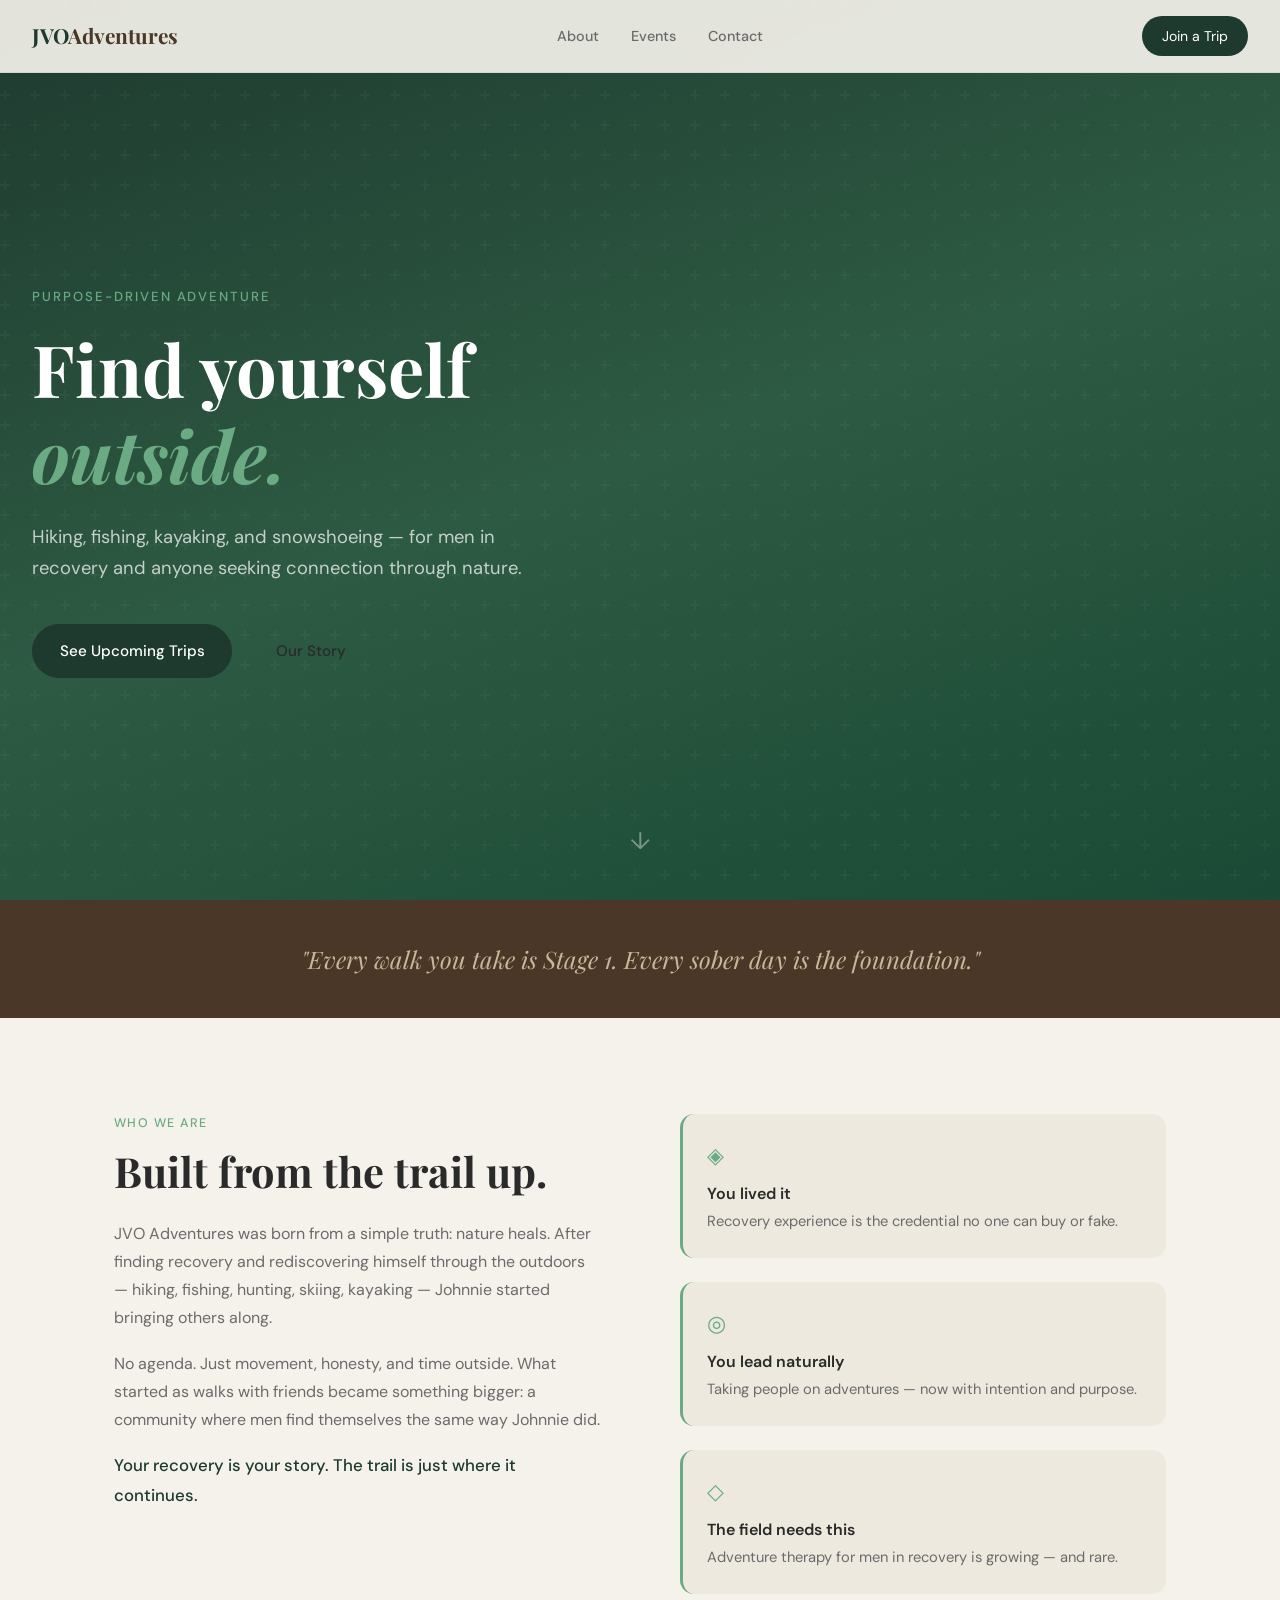
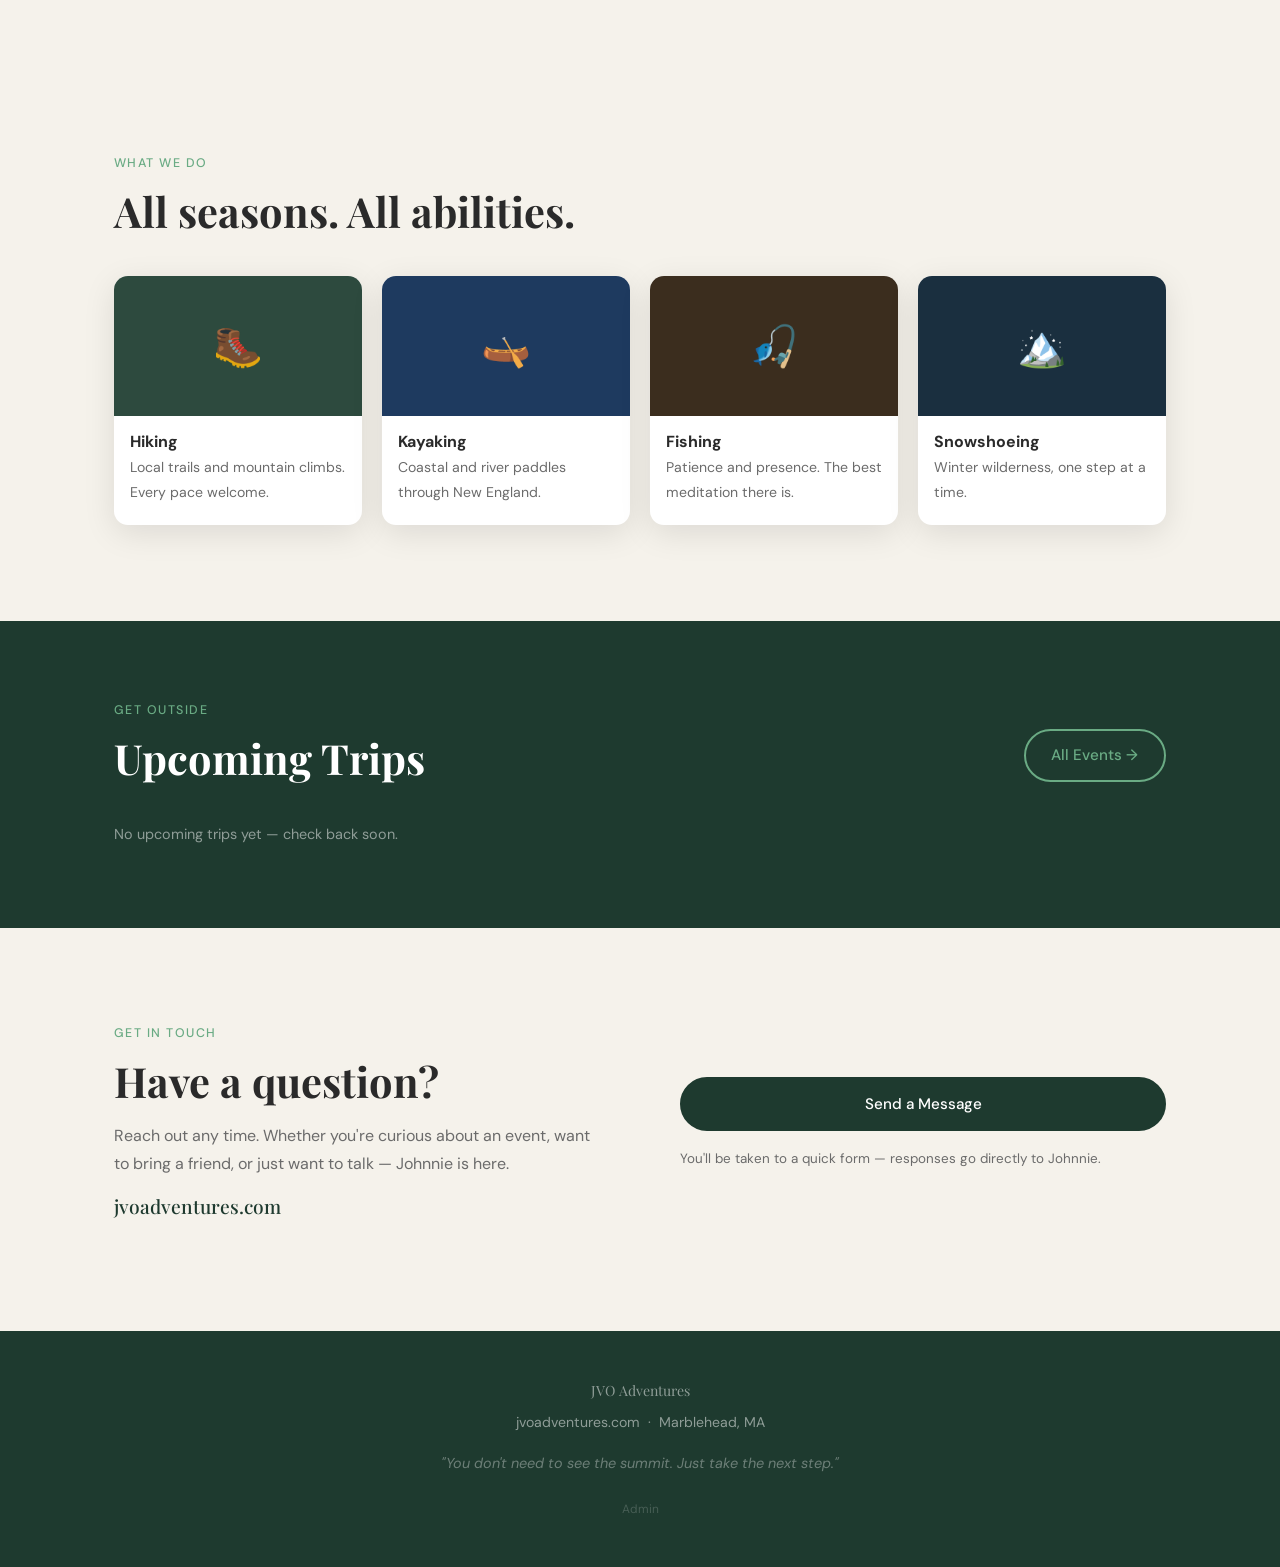
==== index.html @ e7828694 "Add files via upload" ====
<!DOCTYPE html>
<html lang="en">
<head>
<meta charset="UTF-8">
<meta name="viewport" content="width=device-width, initial-scale=1.0">
<title>JVO Adventures — Purpose-Driven Adventure</title>
<link rel="preconnect" href="https://fonts.googleapis.com">
<link rel="preconnect" href="https://fonts.gstatic.com" crossorigin>
<link href="https://fonts.googleapis.com/css2?family=Playfair+Display:ital,wght@0,700;1,400&family=DM+Sans:wght@300;400;500&display=swap" rel="stylesheet">
<link rel="stylesheet" href="style.css">
</head>
<body>

<nav class="nav">
  <a href="index.html" class="nav-logo">JVO<span>Adventures</span></a>
  <div class="nav-links">
    <a href="#about">About</a>
    <a href="events.html">Events</a>
    <a href="#contact">Contact</a>
  </div>
  <a href="events.html" class="nav-cta">Join a Trip</a>
</nav>

<header class="hero">
  <div class="hero-texture"></div>
  <div class="hero-content">
    <p class="hero-eyebrow">Purpose-Driven Adventure</p>
    <h1>Find yourself<br><em>outside.</em></h1>
    <p class="hero-sub">Hiking, fishing, kayaking, and snowshoeing — for men in recovery and anyone seeking connection through nature.</p>
    <div class="hero-actions">
      <a href="events.html" class="btn btn-primary">See Upcoming Trips</a>
      <a href="#about" class="btn btn-ghost">Our Story</a>
    </div>
  </div>
  <div class="hero-scroll-hint">↓</div>
</header>

<section class="mission-strip">
  <div class="container">
    <blockquote>
      "Every walk you take is Stage 1. Every sober day is the foundation."
    </blockquote>
  </div>
</section>

<section class="about" id="about">
  <div class="container about-grid">
    <div class="about-text">
      <span class="section-label">Who We Are</span>
      <h2>Built from the trail up.</h2>
      <p>JVO Adventures was born from a simple truth: nature heals. After finding recovery and rediscovering himself through the outdoors — hiking, fishing, hunting, skiing, kayaking — Johnnie started bringing others along.</p>
      <p>No agenda. Just movement, honesty, and time outside. What started as walks with friends became something bigger: a community where men find themselves the same way Johnnie did.</p>
      <p class="about-bold">Your recovery is your story. The trail is just where it continues.</p>
    </div>
    <div class="about-pillars">
      <div class="pillar">
        <div class="pillar-icon">◈</div>
        <h3>You lived it</h3>
        <p>Recovery experience is the credential no one can buy or fake.</p>
      </div>
      <div class="pillar">
        <div class="pillar-icon">◎</div>
        <h3>You lead naturally</h3>
        <p>Taking people on adventures — now with intention and purpose.</p>
      </div>
      <div class="pillar">
        <div class="pillar-icon">◇</div>
        <h3>The field needs this</h3>
        <p>Adventure therapy for men in recovery is growing — and rare.</p>
      </div>
    </div>
  </div>
</section>

<section class="activities">
  <div class="container">
    <span class="section-label">What We Do</span>
    <h2>All seasons. All abilities.</h2>
    <div class="activity-grid">
      <div class="activity-card">
        <div class="activity-img" style="background-color: #2d4a3e;"><span>🥾</span></div>
        <h3>Hiking</h3>
        <p>Local trails and mountain climbs. Every pace welcome.</p>
      </div>
      <div class="activity-card">
        <div class="activity-img" style="background-color: #1e3a5f;"><span>🛶</span></div>
        <h3>Kayaking</h3>
        <p>Coastal and river paddles through New England.</p>
      </div>
      <div class="activity-card">
        <div class="activity-img" style="background-color: #3b2d1e;"><span>🎣</span></div>
        <h3>Fishing</h3>
        <p>Patience and presence. The best meditation there is.</p>
      </div>
      <div class="activity-card">
        <div class="activity-img" style="background-color: #1a2f3f;"><span>🏔️</span></div>
        <h3>Snowshoeing</h3>
        <p>Winter wilderness, one step at a time.</p>
      </div>
    </div>
  </div>
</section>

<section class="events-preview" id="events">
  <div class="container">
    <div class="events-preview-header">
      <div>
        <span class="section-label">Get Outside</span>
        <h2>Upcoming Trips</h2>
      </div>
      <a href="events.html" class="btn btn-outline">All Events →</a>
    </div>
    <div id="events-preview-list" class="events-preview-grid">
      <p class="loading-text">Loading upcoming trips...</p>
    </div>
  </div>
</section>

<section class="contact" id="contact">
  <div class="container contact-inner">
    <div>
      <span class="section-label">Get In Touch</span>
      <h2>Have a question?</h2>
      <p>Reach out any time. Whether you're curious about an event, want to bring a friend, or just want to talk — Johnnie is here.</p>
      <p class="contact-site">jvoadventures.com</p>
    </div>
    <div class="contact-links">
      <a href="https://tally.so/r/CONTACT_FORM_ID" target="_blank" class="btn btn-primary" style="width:100%; text-align:center;">Send a Message</a>
      <p class="contact-note">You'll be taken to a quick form — responses go directly to Johnnie.</p>
    </div>
  </div>
</section>

<footer class="footer">
  <div class="container">
    <p class="footer-logo">JVO Adventures</p>
    <p>jvoadventures.com &nbsp;·&nbsp; Marblehead, MA</p>
    <p class="footer-tagline">"You don't need to see the summit. Just take the next step."</p>
    <a href="admin.html" class="footer-admin-link">Admin</a>
  </div>
</footer>

<script src="events.js"></script>
<script>
  document.addEventListener('DOMContentLoaded', async () => {
    const container = document.getElementById('events-preview-list');
    const events = await loadEvents();
    const upcoming = events.filter(e => new Date(e.date) >= new Date()).slice(0, 3);
    if (upcoming.length === 0) {
      container.innerHTML = '<p class="loading-text">No upcoming trips yet — check back soon.</p>';
      return;
    }
    container.innerHTML = upcoming.map(e => renderEventCard(e, true)).join('');
  });
</script>

</body>
</html>
---- style.css ----
/* ─── RESET & BASE ──────────────────────────────────────────────────────── */
*, *::before, *::after { box-sizing: border-box; margin: 0; padding: 0; }

:root {
  --forest: #1e3a2f;
  --forest-mid: #2d5a42;
  --forest-light: #4a8c67;
  --moss: #6aab84;
  --bark: #4a3728;
  --cream: #f5f2eb;
  --cream-dark: #ede9df;
  --sand: #c8b89a;
  --text: #2a2a2a;
  --text-muted: #6b6b6b;
  --white: #ffffff;
  --radius: 14px;
  --shadow: 0 8px 32px rgba(0,0,0,0.10);
}

html { scroll-behavior: smooth; }

body {
  font-family: 'DM Sans', sans-serif;
  background: var(--cream);
  color: var(--text);
  line-height: 1.6;
  -webkit-font-smoothing: antialiased;
}

/* ─── TYPOGRAPHY ────────────────────────────────────────────────────────── */
h1, h2, h3 { font-family: 'Playfair Display', Georgia, serif; line-height: 1.2; }
h1 { font-size: clamp(2.5rem, 7vw, 4.5rem); font-weight: 700; }
h2 { font-size: clamp(1.8rem, 4vw, 2.6rem); font-weight: 700; }
h3 { font-size: 1.2rem; font-weight: 700; }
em { font-style: italic; color: var(--moss); }
a { color: inherit; text-decoration: none; }
p { color: var(--text-muted); line-height: 1.75; }

.container { max-width: 1100px; margin: 0 auto; padding: 0 1.5rem; }
.section-label { font-size: 0.78rem; font-weight: 500; letter-spacing: 0.12em; text-transform: uppercase; color: var(--moss); display: block; margin-bottom: 0.75rem; }

/* ─── BUTTONS ───────────────────────────────────────────────────────────── */
.btn {
  display: inline-block;
  padding: 0.8rem 1.6rem;
  border-radius: 50px;
  font-family: 'DM Sans', sans-serif;
  font-size: 0.95rem;
  font-weight: 500;
  cursor: pointer;
  border: 2px solid transparent;
  transition: all 0.2s ease;
  text-decoration: none;
  white-space: nowrap;
}
.btn-primary { background: var(--forest); color: var(--white); border-color: var(--forest); }
.btn-primary:hover { background: var(--forest-mid); border-color: var(--forest-mid); transform: translateY(-1px); }
.btn-ghost { background: transparent; color: var(--text); border-color: transparent; }
.btn-ghost:hover { background: rgba(0,0,0,0.05); }
.btn-outline { background: transparent; color: var(--forest); border-color: var(--forest); }
.btn-outline:hover { background: var(--forest); color: var(--white); }

/* ─── NAV ───────────────────────────────────────────────────────────────── */
.nav {
  position: fixed; top: 0; left: 0; right: 0; z-index: 100;
  display: flex; align-items: center; justify-content: space-between;
  padding: 1rem 2rem;
  background: rgba(245, 242, 235, 0.92);
  backdrop-filter: blur(12px);
  -webkit-backdrop-filter: blur(12px);
  border-bottom: 1px solid rgba(0,0,0,0.06);
}
.nav-logo { font-family: 'Playfair Display', serif; font-size: 1.3rem; font-weight: 700; color: var(--forest); }
.nav-logo span { color: var(--bark); }
.nav-links { display: flex; gap: 2rem; }
.nav-links a { font-size: 0.9rem; font-weight: 500; color: var(--text-muted); transition: color 0.2s; }
.nav-links a:hover, .nav-links a.active { color: var(--forest); }
.nav-cta { font-size: 0.88rem; background: var(--forest); color: var(--white); padding: 0.55rem 1.25rem; border-radius: 50px; }
.nav-cta:hover { background: var(--forest-mid); }

/* ─── HERO ──────────────────────────────────────────────────────────────── */
.hero {
  min-height: 100vh;
  display: flex; flex-direction: column; justify-content: center;
  padding: 8rem 2rem 4rem;
  background: linear-gradient(160deg, var(--forest) 0%, #2d5a42 50%, #1a4a35 100%);
  position: relative; overflow: hidden;
}
.hero-texture {
  position: absolute; inset: 0;
  background-image: url("data:image/svg+xml,%3Csvg width='60' height='60' viewBox='0 0 60 60' xmlns='http://www.w3.org/2000/svg'%3E%3Cg fill='none' fill-rule='evenodd'%3E%3Cg fill='%23ffffff' fill-opacity='0.03'%3E%3Cpath d='M36 34v-4h-2v4h-4v2h4v4h2v-4h4v-2h-4zm0-30V0h-2v4h-4v2h4v4h2V6h4V4h-4zM6 34v-4H4v4H0v2h4v4h2v-4h4v-2H6zM6 4V0H4v4H0v2h4v4h2V6h4V4H6z'/%3E%3C/g%3E%3C/g%3E%3C/svg%3E");
}
.hero-content { max-width: 700px; position: relative; z-index: 1; }
.hero-eyebrow { font-size: 0.82rem; font-weight: 500; letter-spacing: 0.15em; text-transform: uppercase; color: var(--moss); margin-bottom: 1rem; }
.hero h1 { color: var(--white); margin-bottom: 1.5rem; }
.hero h1 em { color: var(--moss); }
.hero-sub { font-size: 1.15rem; color: rgba(255,255,255,0.72); max-width: 500px; margin-bottom: 2.5rem; line-height: 1.7; }
.hero-actions { display: flex; gap: 1rem; flex-wrap: wrap; }
.hero-scroll-hint {
  position: absolute; bottom: 2.5rem; left: 50%; transform: translateX(-50%);
  color: rgba(255,255,255,0.4); font-size: 1.5rem;
  animation: bounce 2s ease-in-out infinite;
}
@keyframes bounce { 0%,100%{transform:translateX(-50%) translateY(0)} 50%{transform:translateX(-50%) translateY(8px)} }

/* ─── MISSION STRIP ─────────────────────────────────────────────────────── */
.mission-strip {
  background: var(--bark);
  padding: 2.5rem 0;
}
.mission-strip blockquote {
  font-family: 'Playfair Display', serif;
  font-style: italic;
  font-size: clamp(1.1rem, 3vw, 1.5rem);
  color: var(--sand);
  text-align: center;
  max-width: 700px;
  margin: 0 auto;
  line-height: 1.6;
}

/* ─── ABOUT ─────────────────────────────────────────────────────────────── */
.about { padding: 6rem 0; }
.about-grid { display: grid; grid-template-columns: 1fr 1fr; gap: 5rem; align-items: start; }
.about-text h2 { margin-bottom: 1.5rem; color: var(--text); }
.about-text p { margin-bottom: 1.1rem; }
.about-bold { font-weight: 500; color: var(--forest) !important; font-size: 1.05rem; }
.about-pillars { display: flex; flex-direction: column; gap: 1.5rem; }
.pillar { padding: 1.5rem; background: var(--cream-dark); border-radius: var(--radius); border-left: 3px solid var(--moss); }
.pillar-icon { font-size: 1.4rem; color: var(--moss); margin-bottom: 0.6rem; }
.pillar h3 { font-family: 'DM Sans', sans-serif; font-size: 1rem; font-weight: 600; color: var(--text); margin-bottom: 0.35rem; }
.pillar p { font-size: 0.92rem; margin: 0; }

/* ─── ACTIVITIES ────────────────────────────────────────────────────────── */
.activities { padding: 4rem 0 6rem; }
.activities h2 { margin-bottom: 2.5rem; }
.activity-grid { display: grid; grid-template-columns: repeat(4, 1fr); gap: 1.25rem; }
.activity-card { border-radius: var(--radius); overflow: hidden; background: var(--white); box-shadow: var(--shadow); transition: transform 0.2s; }
.activity-card:hover { transform: translateY(-4px); }
.activity-img { height: 140px; display: flex; align-items: center; justify-content: center; }
.activity-img span { font-size: 2.5rem; }
.activity-card h3 { font-family: 'DM Sans', sans-serif; padding: 1rem 1rem 0.25rem; font-size: 1rem; color: var(--text); }
.activity-card p { padding: 0 1rem 1.25rem; font-size: 0.88rem; }

/* ─── EVENTS PREVIEW ────────────────────────────────────────────────────── */
.events-preview { padding: 5rem 0; background: var(--forest); }
.events-preview .section-label { color: var(--moss); }
.events-preview h2 { color: var(--white); margin-bottom: 0; }
.events-preview-header { display: flex; align-items: flex-end; justify-content: space-between; margin-bottom: 2.5rem; }
.events-preview-header .btn-outline { color: var(--moss); border-color: var(--moss); }
.events-preview-header .btn-outline:hover { background: var(--moss); color: var(--forest); }
.events-preview-grid { display: grid; grid-template-columns: repeat(3, 1fr); gap: 1.25rem; }

/* ─── EVENT CARDS ───────────────────────────────────────────────────────── */
.event-card {
  background: var(--white); border-radius: var(--radius); overflow: hidden;
  box-shadow: var(--shadow); transition: transform 0.2s;
  cursor: pointer;
}
.event-card:hover { transform: translateY(-4px); }
.event-card--past { opacity: 0.65; }
.event-img { height: 180px; background-size: cover; background-position: center; }
.event-img-placeholder { height: 180px; background: var(--cream-dark); display: flex; align-items: center; justify-content: center; font-size: 3rem; }
.event-card-body { padding: 1.25rem; }
.event-meta { display: flex; gap: 0.5rem; flex-wrap: wrap; margin-bottom: 0.75rem; align-items: center; }
.event-date-chip { font-size: 0.78rem; font-weight: 600; background: var(--forest); color: var(--white); padding: 0.25rem 0.7rem; border-radius: 50px; }
.event-type-chip { font-size: 0.78rem; background: var(--cream-dark); color: var(--text-muted); padding: 0.25rem 0.7rem; border-radius: 50px; }
.badge { font-size: 0.72rem; font-weight: 600; padding: 0.2rem 0.6rem; border-radius: 50px; text-transform: capitalize; }
.event-card h3 { font-family: 'DM Sans', sans-serif; font-size: 1.05rem; font-weight: 600; color: var(--text); margin-bottom: 0.35rem; }
.event-date-full { font-size: 0.85rem; font-weight: 500; color: var(--text-muted); margin-bottom: 0.25rem; }
.event-location { font-size: 0.88rem; color: var(--text-muted); margin-bottom: 0.75rem; }
.event-desc { font-size: 0.9rem; color: var(--text-muted); margin-bottom: 1rem; line-height: 1.65; }
.event-spots { font-size: 0.85rem; color: var(--text-muted); margin-bottom: 1rem; }
.event-signup-btn { margin-top: 0.5rem; display: block; text-align: center; }
.past-tag { display: inline-block; font-size: 0.8rem; background: var(--cream-dark); color: var(--text-muted); padding: 0.3rem 0.8rem; border-radius: 50px; margin-top: 0.75rem; }
.loading-text { color: rgba(255,255,255,0.5); font-size: 0.9rem; }
.past-label { font-family: 'DM Sans', sans-serif; font-size: 0.85rem; text-transform: uppercase; letter-spacing: 0.08em; color: var(--text-muted); margin: 2.5rem 0 1rem; padding-top: 2rem; border-top: 1px solid var(--cream-dark); grid-column: 1/-1; }

/* ─── EVENTS FULL PAGE ──────────────────────────────────────────────────── */
.page-header { padding: 8rem 0 3rem; background: var(--forest); }
.page-header h1 { color: var(--white); margin-bottom: 0.75rem; }
.page-header p { color: rgba(255,255,255,0.65); max-width: 520px; font-size: 1.05rem; }
.events-full { padding: 4rem 0 6rem; }
.events-full-grid { display: grid; grid-template-columns: repeat(auto-fill, minmax(340px, 1fr)); gap: 1.5rem; }
.no-events { text-align: center; padding: 5rem 2rem; }
.no-events p { font-size: 1.1rem; }
.no-events p:last-child { font-size: 0.95rem; margin-top: 0.75rem; }

/* ─── MODAL ─────────────────────────────────────────────────────────────── */
.modal-overlay {
  position: fixed; inset: 0; background: rgba(0,0,0,0.6);
  display: flex; align-items: flex-end; justify-content: center;
  z-index: 200; padding: 1rem;
}
@media(min-width:600px) { .modal-overlay { align-items: center; } }
.modal {
  background: var(--white); border-radius: 20px; overflow: hidden;
  width: 100%; max-width: 520px; max-height: 90vh; overflow-y: auto;
  position: relative;
}
.modal-close {
  position: absolute; top: 1rem; right: 1rem; z-index: 10;
  background: rgba(0,0,0,0.4); border: none; color: #fff;
  width: 32px; height: 32px; border-radius: 50%; cursor: pointer;
  font-size: 0.9rem; display: flex; align-items: center; justify-content: center;
}

/* ─── CONTACT ───────────────────────────────────────────────────────────── */
.contact { padding: 6rem 0; }
.contact-inner { display: grid; grid-template-columns: 1fr 1fr; gap: 5rem; align-items: center; }
.contact h2 { margin-bottom: 1rem; }
.contact p { margin-bottom: 0.75rem; }
.contact-site { font-weight: 500; color: var(--forest) !important; font-family: 'Playfair Display', serif; font-size: 1.2rem; }
.contact-links { display: flex; flex-direction: column; gap: 1rem; }
.contact-note { font-size: 0.84rem; color: var(--text-muted); }

/* ─── FOOTER ────────────────────────────────────────────────────────────── */
.footer { background: var(--forest); padding: 3rem 0; text-align: center; }
.footer-logo { font-family: 'Playfair Display', serif; font-size: 1.4rem; color: var(--white); margin-bottom: 0.5rem; }
.footer p { color: rgba(255,255,255,0.5); font-size: 0.88rem; margin-bottom: 0.4rem; }
.footer-tagline { font-style: italic; font-size: 0.9rem !important; color: rgba(255,255,255,0.35) !important; margin-top: 1rem !important; }
.footer-admin-link { color: rgba(255,255,255,0.18) !important; font-size: 0.75rem !important; display: block; margin-top: 1.5rem; }
.footer-admin-link:hover { color: rgba(255,255,255,0.4) !important; }

/* ─── RESPONSIVE ────────────────────────────────────────────────────────── */
@media (max-width: 900px) {
  .about-grid { grid-template-columns: 1fr; gap: 3rem; }
  .contact-inner { grid-template-columns: 1fr; gap: 2.5rem; }
  .activity-grid { grid-template-columns: repeat(2, 1fr); }
  .events-preview-grid { grid-template-columns: 1fr 1fr; }
}

@media (max-width: 640px) {
  .nav-links { display: none; }
  .activity-grid { grid-template-columns: repeat(2, 1fr); }
  .events-preview-grid { grid-template-columns: 1fr; }
  .events-preview-header { flex-direction: column; align-items: flex-start; gap: 1rem; }
  .hero-actions { flex-direction: column; }
  .hero-actions .btn { text-align: center; }
}
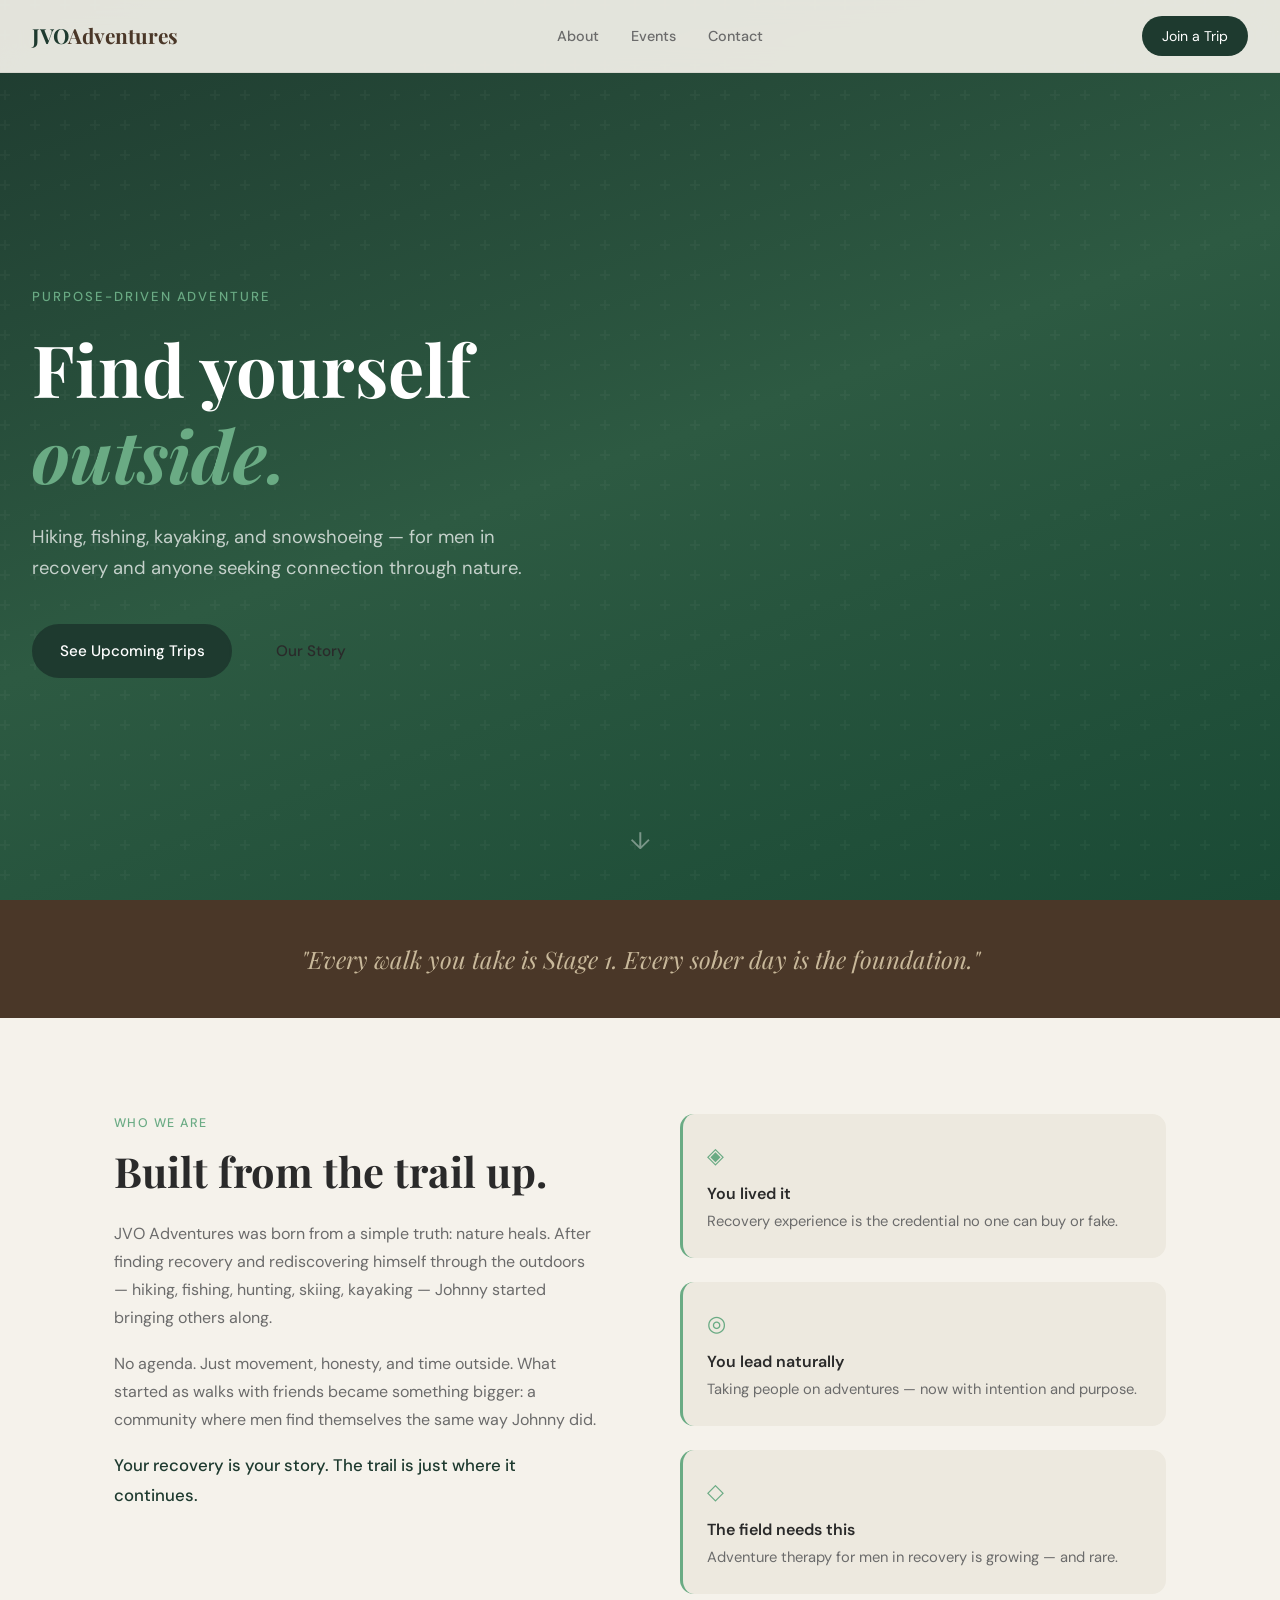
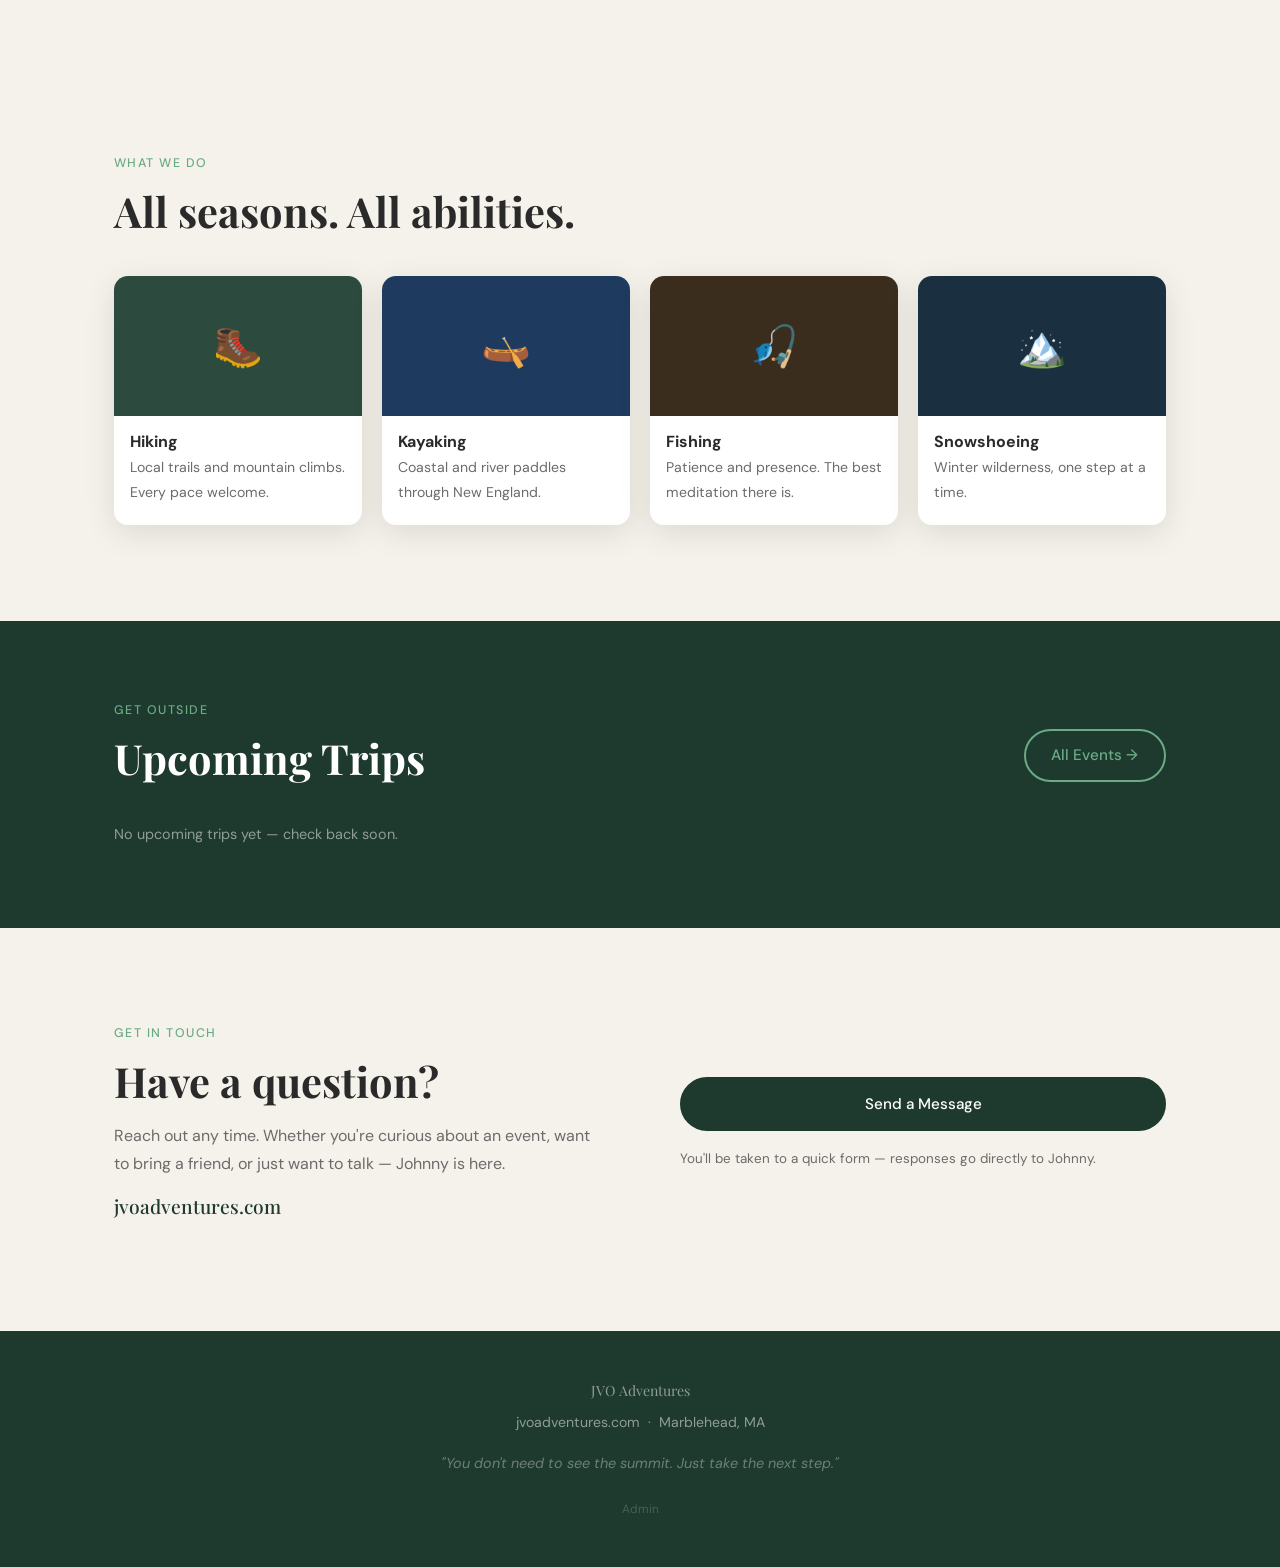
==== commit f156d8fa: "Add files via upload" ====
--- a/index.html
+++ b/index.html
@@ -48,8 +48,8 @@
     <div class="about-text">
       <span class="section-label">Who We Are</span>
       <h2>Built from the trail up.</h2>
-      <p>JVO Adventures was born from a simple truth: nature heals. After finding recovery and rediscovering himself through the outdoors — hiking, fishing, hunting, skiing, kayaking — Johnnie started bringing others along.</p>
-      <p>No agenda. Just movement, honesty, and time outside. What started as walks with friends became something bigger: a community where men find themselves the same way Johnnie did.</p>
+      <p>JVO Adventures was born from a simple truth: nature heals. After finding recovery and rediscovering himself through the outdoors — hiking, fishing, hunting, skiing, kayaking — Johnny started bringing others along.</p>
+      <p>No agenda. Just movement, honesty, and time outside. What started as walks with friends became something bigger: a community where men find themselves the same way Johnny did.</p>
       <p class="about-bold">Your recovery is your story. The trail is just where it continues.</p>
     </div>
     <div class="about-pillars">
@@ -121,12 +121,12 @@
     <div>
       <span class="section-label">Get In Touch</span>
       <h2>Have a question?</h2>
-      <p>Reach out any time. Whether you're curious about an event, want to bring a friend, or just want to talk — Johnnie is here.</p>
+      <p>Reach out any time. Whether you're curious about an event, want to bring a friend, or just want to talk — Johnny is here.</p>
       <p class="contact-site">jvoadventures.com</p>
     </div>
     <div class="contact-links">
       <a href="https://tally.so/r/CONTACT_FORM_ID" target="_blank" class="btn btn-primary" style="width:100%; text-align:center;">Send a Message</a>
-      <p class="contact-note">You'll be taken to a quick form — responses go directly to Johnnie.</p>
+      <p class="contact-note">You'll be taken to a quick form — responses go directly to Johnny.</p>
     </div>
   </div>
 </section>
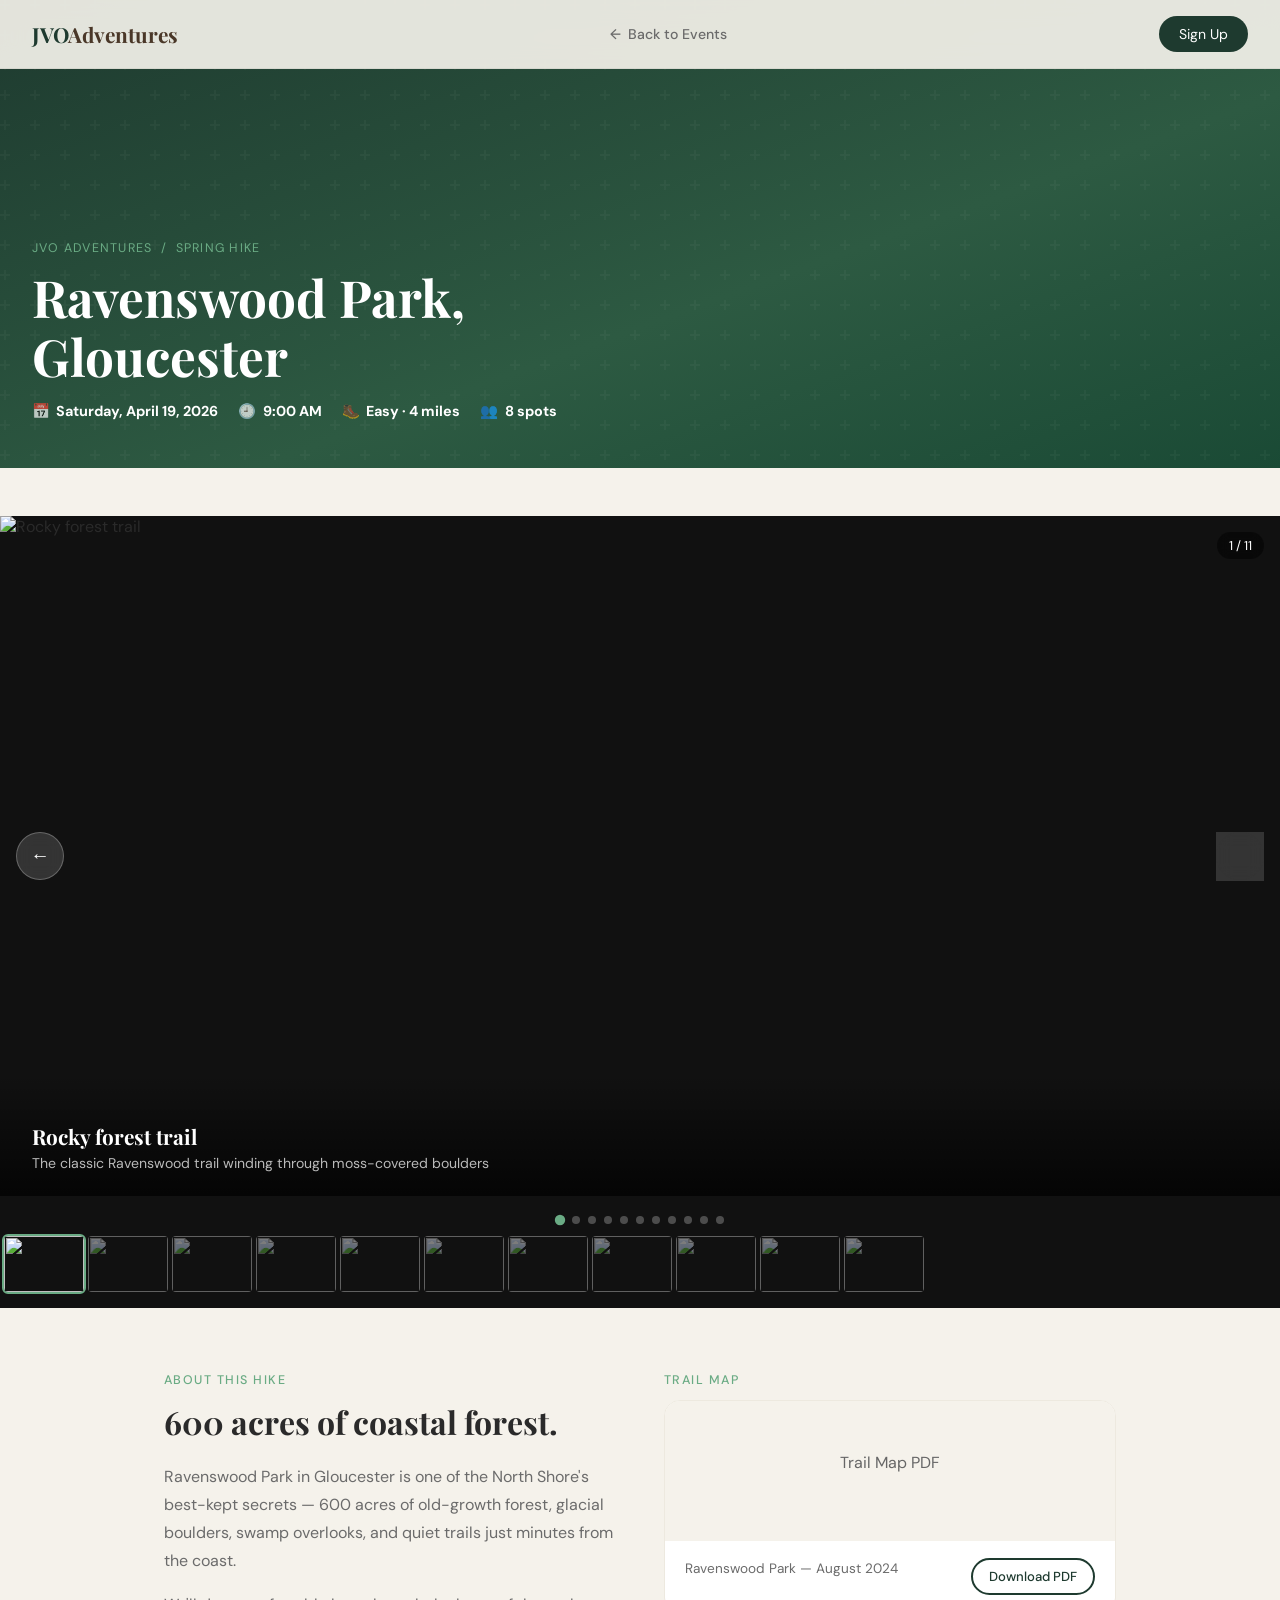
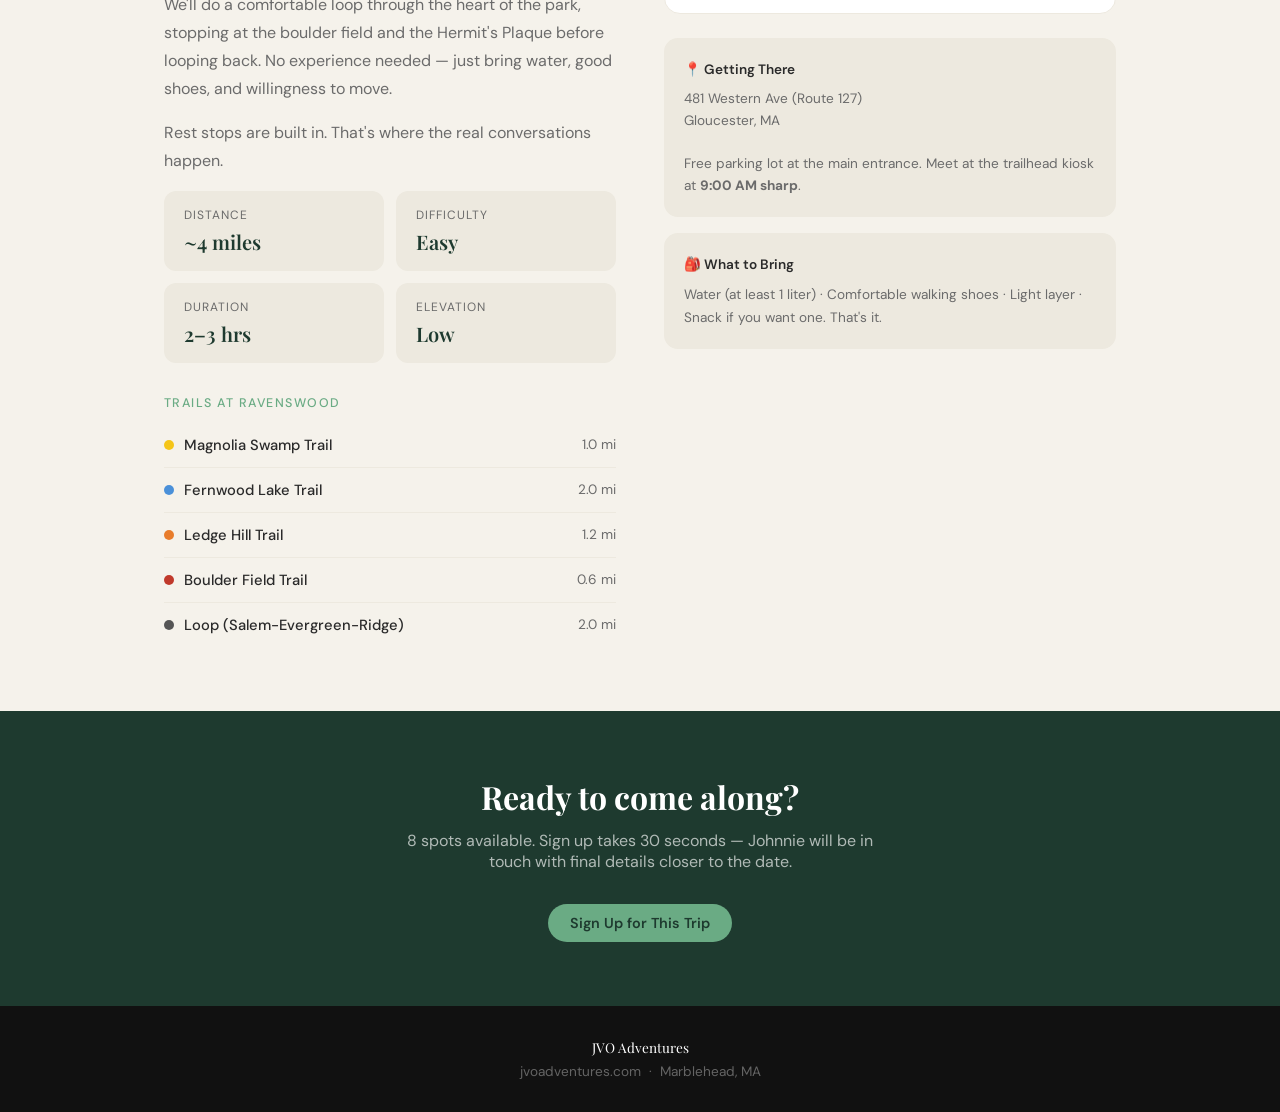
==== commit 4314f79a: "Add files via upload" ====
--- a/index.html
+++ b/index.html
@@ -3,155 +3,429 @@
 <head>
 <meta charset="UTF-8">
 <meta name="viewport" content="width=device-width, initial-scale=1.0">
-<title>JVO Adventures — Purpose-Driven Adventure</title>
+<title>Ravenswood Park Hike — JVO Adventures</title>
 <link rel="preconnect" href="https://fonts.googleapis.com">
 <link rel="preconnect" href="https://fonts.gstatic.com" crossorigin>
 <link href="https://fonts.googleapis.com/css2?family=Playfair+Display:ital,wght@0,700;1,400&family=DM+Sans:wght@300;400;500&display=swap" rel="stylesheet">
-<link rel="stylesheet" href="style.css">
+<style>
+*, *::before, *::after { box-sizing: border-box; margin: 0; padding: 0; }
+
+:root {
+  --forest: #1e3a2f;
+  --forest-mid: #2d5a42;
+  --moss: #6aab84;
+  --bark: #4a3728;
+  --cream: #f5f2eb;
+  --cream-dark: #ede9df;
+  --sand: #c8b89a;
+  --text: #2a2a2a;
+  --text-muted: #6b6b6b;
+  --white: #ffffff;
+}
+
+html { scroll-behavior: smooth; }
+body { font-family: 'DM Sans', sans-serif; background: var(--cream); color: var(--text); -webkit-font-smoothing: antialiased; }
+a { color: inherit; text-decoration: none; }
+
+/* NAV */
+.nav {
+  position: fixed; top: 0; left: 0; right: 0; z-index: 100;
+  display: flex; align-items: center; justify-content: space-between;
+  padding: 1rem 2rem;
+  background: rgba(245,242,235,0.92);
+  backdrop-filter: blur(12px);
+  border-bottom: 1px solid rgba(0,0,0,0.06);
+}
+.nav-logo { font-family: 'Playfair Display', serif; font-size: 1.3rem; font-weight: 700; color: var(--forest); }
+.nav-logo span { color: var(--bark); }
+.nav-back { font-size: 0.88rem; font-weight: 500; color: var(--text-muted); display: flex; align-items: center; gap: 0.4rem; }
+.nav-back:hover { color: var(--forest); }
+.nav-cta { font-size: 0.88rem; background: var(--forest); color: var(--white); padding: 0.55rem 1.25rem; border-radius: 50px; }
+.nav-cta:hover { background: var(--forest-mid); }
+
+/* PAGE HERO */
+.page-hero {
+  min-height: 52vh;
+  background: linear-gradient(160deg, var(--forest) 0%, #2d5a42 60%, #1a4a35 100%);
+  display: flex; flex-direction: column; justify-content: flex-end;
+  padding: 7rem 2rem 3rem;
+  position: relative; overflow: hidden;
+}
+.page-hero-texture {
+  position: absolute; inset: 0;
+  background-image: url("data:image/svg+xml,%3Csvg width='60' height='60' viewBox='0 0 60 60' xmlns='http://www.w3.org/2000/svg'%3E%3Cg fill='none'%3E%3Cg fill='%23ffffff' fill-opacity='0.03'%3E%3Cpath d='M36 34v-4h-2v4h-4v2h4v4h2v-4h4v-2h-4zm0-30V0h-2v4h-4v2h4v4h2V6h4V4h-4zM6 34v-4H4v4H0v2h4v4h2v-4h4v-2H6zM6 4V0H4v4H0v2h4v4h2V6h4V4H6z'/%3E%3C/g%3E%3C/g%3E%3C/svg%3E");
+}
+.page-hero-content { position: relative; z-index: 1; max-width: 700px; }
+.breadcrumb { font-size: 0.78rem; letter-spacing: 0.1em; text-transform: uppercase; color: var(--moss); margin-bottom: 0.75rem; }
+.page-hero h1 { font-family: 'Playfair Display', serif; font-size: clamp(2rem, 5vw, 3.2rem); color: var(--white); line-height: 1.15; margin-bottom: 1rem; }
+.hero-meta { display: flex; flex-wrap: wrap; gap: 1.25rem; }
+.hero-meta-item { display: flex; align-items: center; gap: 0.4rem; font-size: 0.9rem; color: rgba(255,255,255,0.7); }
+.hero-meta-item strong { color: var(--white); }
+
+/* SLIDESHOW */
+.slideshow-section { padding: 3rem 0 0; }
+.slideshow-wrap { position: relative; background: #111; }
+
+.slide {
+  display: none;
+  position: relative;
+  width: 100%;
+}
+.slide.active { display: block; }
+.slide img {
+  width: 100%;
+  height: clamp(320px, 60vw, 680px);
+  object-fit: cover;
+  display: block;
+  opacity: 0;
+  transition: opacity 0.5s ease;
+}
+.slide img.loaded { opacity: 1; }
+.slide-caption {
+  position: absolute; bottom: 0; left: 0; right: 0;
+  background: linear-gradient(transparent, rgba(0,0,0,0.72));
+  padding: 3rem 2rem 1.5rem;
+  color: #fff;
+}
+.slide-caption h3 { font-family: 'Playfair Display', serif; font-size: 1.3rem; margin-bottom: 0.25rem; }
+.slide-caption p { font-size: 0.88rem; color: rgba(255,255,255,0.72); }
+
+/* NAV ARROWS */
+.slide-prev, .slide-next {
+  position: absolute; top: 50%; transform: translateY(-50%);
+  background: rgba(255,255,255,0.15); backdrop-filter: blur(8px);
+  border: 1px solid rgba(255,255,255,0.25); color: #fff;
+  width: 48px; height: 48px; border-radius: 50%;
+  display: flex; align-items: center; justify-content: center;
+  cursor: pointer; font-size: 1.2rem; z-index: 10;
+  transition: background 0.2s;
+  -webkit-tap-highlight-color: transparent;
+}
+.slide-prev:hover, .slide-next:hover { background: rgba(255,255,255,0.28); }
+.slide-prev { left: 1rem; }
+.slide-next { right: 1rem; }
+
+/* DOTS */
+.slide-dots {
+  display: flex; justify-content: center; gap: 0.5rem;
+  padding: 1.25rem 0 0.5rem;
+  background: #111;
+}
+.dot {
+  width: 8px; height: 8px; border-radius: 50%;
+  background: rgba(255,255,255,0.25); cursor: pointer;
+  border: none; transition: all 0.2s;
+}
+.dot.active { background: var(--moss); transform: scale(1.3); }
+
+/* COUNTER */
+.slide-counter {
+  position: absolute; top: 1rem; right: 1rem;
+  background: rgba(0,0,0,0.45); backdrop-filter: blur(6px);
+  color: #fff; font-size: 0.8rem; padding: 0.3rem 0.75rem;
+  border-radius: 50px; z-index: 10;
+}
+
+/* THUMBNAIL STRIP */
+.thumb-strip {
+  display: flex; gap: 4px; overflow-x: auto; background: #111;
+  padding: 4px 4px 1rem;
+  scrollbar-width: none;
+}
+.thumb-strip::-webkit-scrollbar { display: none; }
+.thumb {
+  flex-shrink: 0; width: 80px; height: 56px;
+  object-fit: cover; cursor: pointer; opacity: 0.45;
+  transition: opacity 0.2s; border-radius: 4px;
+}
+.thumb.active { opacity: 1; outline: 2px solid var(--moss); }
+.thumb:hover { opacity: 0.8; }
+
+/* TRAIL INFO */
+.trail-info { padding: 4rem 0; }
+.container { max-width: 1000px; margin: 0 auto; padding: 0 1.5rem; }
+.trail-grid { display: grid; grid-template-columns: 1fr 1fr; gap: 3rem; align-items: start; }
+.section-label { font-size: 0.78rem; font-weight: 500; letter-spacing: 0.12em; text-transform: uppercase; color: var(--moss); display: block; margin-bottom: 0.75rem; }
+.trail-info h2 { font-family: 'Playfair Display', serif; font-size: 2rem; margin-bottom: 1.25rem; }
+.trail-info p { color: var(--text-muted); line-height: 1.75; margin-bottom: 1rem; }
+
+.trail-stats { display: grid; grid-template-columns: 1fr 1fr; gap: 0.75rem; margin-bottom: 2rem; }
+.stat-card { background: var(--cream-dark); border-radius: 12px; padding: 1rem 1.25rem; }
+.stat-card .stat-label { font-size: 0.75rem; text-transform: uppercase; letter-spacing: 0.08em; color: var(--text-muted); margin-bottom: 0.3rem; }
+.stat-card .stat-value { font-size: 1.25rem; font-weight: 600; color: var(--forest); font-family: 'Playfair Display', serif; }
+
+/* MAP SECTION */
+.map-card { background: var(--white); border-radius: 16px; overflow: hidden; border: 1px solid var(--cream-dark); }
+.map-card img { width: 100%; display: block; }
+.map-card-footer { padding: 1rem 1.25rem; display: flex; justify-content: space-between; align-items: center; }
+.map-card-footer p { font-size: 0.85rem; color: var(--text-muted); }
+.btn { display: inline-block; padding: 0.65rem 1.4rem; border-radius: 50px; font-family: 'DM Sans', sans-serif; font-size: 0.9rem; font-weight: 500; cursor: pointer; transition: all 0.2s; text-decoration: none; }
+.btn-primary { background: var(--forest); color: var(--white); }
+.btn-primary:hover { background: var(--forest-mid); }
+.btn-outline { background: transparent; color: var(--forest); border: 2px solid var(--forest); }
+.btn-outline:hover { background: var(--forest); color: var(--white); }
+.btn-sm { padding: 0.5rem 1rem; font-size: 0.82rem; }
+
+/* TRAILS LIST */
+.trails-list { list-style: none; }
+.trails-list li { display: flex; justify-content: space-between; align-items: center; padding: 0.75rem 0; border-bottom: 1px solid var(--cream-dark); font-size: 0.92rem; }
+.trails-list li:last-child { border-bottom: none; }
+.trail-name { font-weight: 500; color: var(--text); }
+.trail-dist { color: var(--text-muted); font-size: 0.85rem; }
+.trail-color { width: 10px; height: 10px; border-radius: 50%; flex-shrink: 0; margin-right: 0.6rem; }
+
+/* SIGN UP STRIP */
+.signup-strip { background: var(--forest); padding: 4rem 0; text-align: center; }
+.signup-strip h2 { font-family: 'Playfair Display', serif; color: var(--white); font-size: 2rem; margin-bottom: 0.75rem; }
+.signup-strip p { color: rgba(255,255,255,0.65); margin-bottom: 2rem; max-width: 500px; margin-left: auto; margin-right: auto; }
+.signup-strip .btn-primary { background: var(--moss); color: var(--forest); font-weight: 600; }
+.signup-strip .btn-primary:hover { background: #7fc498; }
+
+/* FOOTER */
+.footer { background: #111; padding: 2rem 0; text-align: center; }
+.footer p { color: rgba(255,255,255,0.35); font-size: 0.85rem; }
+.footer-logo { font-family: 'Playfair Display', serif; font-size: 1.2rem; color: var(--white) !important; margin-bottom: 0.4rem !important; }
+
+@media (max-width: 700px) {
+  .trail-grid { grid-template-columns: 1fr; gap: 2rem; }
+  .nav-back span { display: none; }
+  .trail-stats { grid-template-columns: 1fr 1fr; }
+}
+</style>
 </head>
 <body>
 
 <nav class="nav">
-  <a href="index.html" class="nav-logo">JVO<span>Adventures</span></a>
-  <div class="nav-links">
-    <a href="#about">About</a>
-    <a href="events.html">Events</a>
-    <a href="#contact">Contact</a>
+  <a href="../index.html" class="nav-logo">JVO<span>Adventures</span></a>
+  <a href="../events.html" class="nav-back">← <span>Back to Events</span></a>
+  <a href="https://tally.so/r/SIGNUP_FORM_ID?event_name=Spring+Hike+%E2%80%94+Ravenswood+Park&event_date=April+19%2C+2026" target="_blank" class="nav-cta">Sign Up</a>
+</nav>
+
+<div class="page-hero">
+  <div class="page-hero-texture"></div>
+  <div class="page-hero-content">
+    <p class="breadcrumb">JVO Adventures &nbsp;/&nbsp; Spring Hike</p>
+    <h1>Ravenswood Park,<br>Gloucester</h1>
+    <div class="hero-meta">
+      <div class="hero-meta-item">📅 <strong>Saturday, April 19, 2026</strong></div>
+      <div class="hero-meta-item">🕘 <strong>9:00 AM</strong></div>
+      <div class="hero-meta-item">🥾 <strong>Easy · 4 miles</strong></div>
+      <div class="hero-meta-item">👥 <strong>8 spots</strong></div>
+    </div>
   </div>
-  <a href="events.html" class="nav-cta">Join a Trip</a>
-</nav>
-
-<header class="hero">
-  <div class="hero-texture"></div>
-  <div class="hero-content">
-    <p class="hero-eyebrow">Purpose-Driven Adventure</p>
-    <h1>Find yourself<br><em>outside.</em></h1>
-    <p class="hero-sub">Hiking, fishing, kayaking, and snowshoeing — for men in recovery and anyone seeking connection through nature.</p>
-    <div class="hero-actions">
-      <a href="events.html" class="btn btn-primary">See Upcoming Trips</a>
-      <a href="#about" class="btn btn-ghost">Our Story</a>
+</div>
+
+<!-- SLIDESHOW -->
+<div class="slideshow-section">
+  <div class="slideshow-wrap">
+    <div class="slide-counter"><span id="current-slide">1</span> / <span id="total-slides">11</span></div>
+
+    <div class="slide active" data-caption="Rocky forest trail" data-desc="The classic Ravenswood trail winding through moss-covered boulders">
+      <img src="Ravenswood-Park.jpg" alt="Rocky forest trail">
+    </div>
+    <div class="slide" data-caption="Glacial erratic — the famous Ravenswood boulder" data-desc="A massive glacial erratic deposited here thousands of years ago">
+      <img src="Ravenswood-boulder.jpg" alt="Ravenswood boulder">
+    </div>
+    <div class="slide" data-caption="Fall foliage from Ledge Hill" data-desc="Views stretch out to Gloucester Harbor and beyond on clear days">
+      <img src="724D382F-FDA0-4B78-8A94-67EE7FF4C8C3-scaled.jpg" alt="Fall foliage panorama">
+    </div>
+    <div class="slide" data-caption="Boulder field" data-desc="The Boulder Field Trail takes you through one of New England's most striking glacial landscapes">
+      <img src="Ravenswood-boulders-608x0-c-default.jpg" alt="Boulder field">
+    </div>
+    <div class="slide" data-caption="Autumn foliage" data-desc="Ravenswood is spectacular in fall — reds, oranges, and gold through 600 acres">
+      <img src="Ravenswood-foliage-608x0-c-default.jpg" alt="Fall foliage">
+    </div>
+    <div class="slide" data-caption="Cathedral forest" data-desc="Towering pines and hemlocks create a cathedral-like canopy along the main trails">
+      <img src="Ravenswood-forest-608x0-c-default.jpg" alt="Cathedral forest">
+    </div>
+    <div class="slide" data-caption="Rock outcroppings" data-desc="Granite ledges throughout the park offer natural rest spots and views">
+      <img src="Ravenswood-rocks-608x0-c-default.jpg" alt="Rock outcroppings">
+    </div>
+    <div class="slide" data-caption="The trail ahead" data-desc="Well-marked trails make Ravenswood accessible for all skill levels">
+      <img src="Ravenswood-trail-608x0-c-default.jpg" alt="Trail path">
+    </div>
+    <div class="slide" data-caption="Ravenswood Park" data-desc="481 Western Ave (Route 127), Gloucester — 600 acres managed by The Trustees">
+      <img src="Ravenswood2.jpg" alt="Ravenswood Park">
+    </div>
+    <div class="slide" data-caption="Along the path" data-desc="The hike follows a comfortable loop through the heart of the park">
+      <img src="IMG_1143-scaled.jpg" alt="Along the path">
+    </div>
+    <div class="slide" data-caption="Forest floor" data-desc="Rich woodland ecology — ferns, lichen-covered boulders, and birdsong throughout">
+      <img src="IMG_3841-scaled.jpg" alt="Forest floor">
+    </div>
+
+    <button class="slide-prev" onclick="moveSlide(-1)">&#8592;</button>
+    <button class="slide-next" onclick="moveSlide(1)">&#8594;</button>
+    <div class="slide-caption">
+      <h3 id="caption-title">Rocky forest trail</h3>
+      <p id="caption-desc">The classic Ravenswood trail winding through moss-covered boulders</p>
     </div>
   </div>
-  <div class="hero-scroll-hint">↓</div>
-</header>
-
-<section class="mission-strip">
+
+  <!-- DOTS -->
+  <div class="slide-dots" id="dots"></div>
+
+  <!-- THUMBNAIL STRIP -->
+  <div class="thumb-strip" id="thumb-strip"></div>
+</div>
+
+<!-- TRAIL INFO -->
+<section class="trail-info">
   <div class="container">
-    <blockquote>
-      "Every walk you take is Stage 1. Every sober day is the foundation."
-    </blockquote>
+    <div class="trail-grid">
+      <div>
+        <span class="section-label">About This Hike</span>
+        <h2>600 acres of coastal forest.</h2>
+        <p>Ravenswood Park in Gloucester is one of the North Shore's best-kept secrets — 600 acres of old-growth forest, glacial boulders, swamp overlooks, and quiet trails just minutes from the coast.</p>
+        <p>We'll do a comfortable loop through the heart of the park, stopping at the boulder field and the Hermit's Plaque before looping back. No experience needed — just bring water, good shoes, and willingness to move.</p>
+        <p>Rest stops are built in. That's where the real conversations happen.</p>
+
+        <div class="trail-stats">
+          <div class="stat-card"><div class="stat-label">Distance</div><div class="stat-value">~4 miles</div></div>
+          <div class="stat-card"><div class="stat-label">Difficulty</div><div class="stat-value">Easy</div></div>
+          <div class="stat-card"><div class="stat-label">Duration</div><div class="stat-value">2–3 hrs</div></div>
+          <div class="stat-card"><div class="stat-label">Elevation</div><div class="stat-value">Low</div></div>
+        </div>
+
+        <span class="section-label" style="margin-top:1rem;">Trails at Ravenswood</span>
+        <ul class="trails-list">
+          <li><div style="display:flex;align-items:center"><div class="trail-color" style="background:#f5c518"></div><span class="trail-name">Magnolia Swamp Trail</span></div><span class="trail-dist">1.0 mi</span></li>
+          <li><div style="display:flex;align-items:center"><div class="trail-color" style="background:#4a90d9"></div><span class="trail-name">Fernwood Lake Trail</span></div><span class="trail-dist">2.0 mi</span></li>
+          <li><div style="display:flex;align-items:center"><div class="trail-color" style="background:#e87c2b"></div><span class="trail-name">Ledge Hill Trail</span></div><span class="trail-dist">1.2 mi</span></li>
+          <li><div style="display:flex;align-items:center"><div class="trail-color" style="background:#c0392b"></div><span class="trail-name">Boulder Field Trail</span></div><span class="trail-dist">0.6 mi</span></li>
+          <li><div style="display:flex;align-items:center"><div class="trail-color" style="background:#555"></div><span class="trail-name">Loop (Salem-Evergreen-Ridge)</span></div><span class="trail-dist">2.0 mi</span></li>
+        </ul>
+      </div>
+
+      <div>
+        <span class="section-label">Trail Map</span>
+        <div class="map-card">
+          <img src="Ravenswood-Park-Trail-Map.pdf" alt="Ravenswood Park Trail Map" onerror="this.style.display='none'; document.getElementById('map-fallback').style.display='block'">
+          <div id="map-fallback" style="display:none; padding:3rem; text-align:center; background:#f5f2eb;">
+            <p style="color:#666; margin-bottom:1rem;">Trail Map PDF</p>
+          </div>
+          <div class="map-card-footer">
+            <p>Ravenswood Park — August 2024</p>
+            <a href="Ravenswood-Park-Trail-Map.pdf" target="_blank" class="btn btn-outline btn-sm">Download PDF</a>
+          </div>
+        </div>
+
+        <div style="margin-top:1.5rem; background:var(--cream-dark); border-radius:14px; padding:1.25rem;">
+          <p style="font-size:0.85rem; font-weight:600; color:var(--text); margin-bottom:0.4rem;">📍 Getting There</p>
+          <p style="font-size:0.85rem; color:var(--text-muted); line-height:1.6; margin:0;">481 Western Ave (Route 127)<br>Gloucester, MA<br><br>Free parking lot at the main entrance. Meet at the trailhead kiosk at <strong>9:00 AM sharp</strong>.</p>
+        </div>
+
+        <div style="margin-top:1rem; background:var(--cream-dark); border-radius:14px; padding:1.25rem;">
+          <p style="font-size:0.85rem; font-weight:600; color:var(--text); margin-bottom:0.4rem;">🎒 What to Bring</p>
+          <p style="font-size:0.85rem; color:var(--text-muted); line-height:1.7; margin:0;">Water (at least 1 liter) · Comfortable walking shoes · Light layer · Snack if you want one. That's it.</p>
+        </div>
+      </div>
+    </div>
   </div>
 </section>
 
-<section class="about" id="about">
-  <div class="container about-grid">
-    <div class="about-text">
-      <span class="section-label">Who We Are</span>
-      <h2>Built from the trail up.</h2>
-      <p>JVO Adventures was born from a simple truth: nature heals. After finding recovery and rediscovering himself through the outdoors — hiking, fishing, hunting, skiing, kayaking — Johnny started bringing others along.</p>
-      <p>No agenda. Just movement, honesty, and time outside. What started as walks with friends became something bigger: a community where men find themselves the same way Johnny did.</p>
-      <p class="about-bold">Your recovery is your story. The trail is just where it continues.</p>
-    </div>
-    <div class="about-pillars">
-      <div class="pillar">
-        <div class="pillar-icon">◈</div>
-        <h3>You lived it</h3>
-        <p>Recovery experience is the credential no one can buy or fake.</p>
-      </div>
-      <div class="pillar">
-        <div class="pillar-icon">◎</div>
-        <h3>You lead naturally</h3>
-        <p>Taking people on adventures — now with intention and purpose.</p>
-      </div>
-      <div class="pillar">
-        <div class="pillar-icon">◇</div>
-        <h3>The field needs this</h3>
-        <p>Adventure therapy for men in recovery is growing — and rare.</p>
-      </div>
-    </div>
+<!-- SIGN UP -->
+<div class="signup-strip">
+  <div class="container">
+    <h2>Ready to come along?</h2>
+    <p>8 spots available. Sign up takes 30 seconds — Johnnie will be in touch with final details closer to the date.</p>
+    <a href="https://tally.so/r/SIGNUP_FORM_ID?event_name=Spring+Hike+%E2%80%94+Ravenswood+Park&event_date=April+19%2C+2026" target="_blank" class="btn btn-primary">Sign Up for This Trip</a>
   </div>
-</section>
-
-<section class="activities">
-  <div class="container">
-    <span class="section-label">What We Do</span>
-    <h2>All seasons. All abilities.</h2>
-    <div class="activity-grid">
-      <div class="activity-card">
-        <div class="activity-img" style="background-color: #2d4a3e;"><span>🥾</span></div>
-        <h3>Hiking</h3>
-        <p>Local trails and mountain climbs. Every pace welcome.</p>
-      </div>
-      <div class="activity-card">
-        <div class="activity-img" style="background-color: #1e3a5f;"><span>🛶</span></div>
-        <h3>Kayaking</h3>
-        <p>Coastal and river paddles through New England.</p>
-      </div>
-      <div class="activity-card">
-        <div class="activity-img" style="background-color: #3b2d1e;"><span>🎣</span></div>
-        <h3>Fishing</h3>
-        <p>Patience and presence. The best meditation there is.</p>
-      </div>
-      <div class="activity-card">
-        <div class="activity-img" style="background-color: #1a2f3f;"><span>🏔️</span></div>
-        <h3>Snowshoeing</h3>
-        <p>Winter wilderness, one step at a time.</p>
-      </div>
-    </div>
-  </div>
-</section>
-
-<section class="events-preview" id="events">
-  <div class="container">
-    <div class="events-preview-header">
-      <div>
-        <span class="section-label">Get Outside</span>
-        <h2>Upcoming Trips</h2>
-      </div>
-      <a href="events.html" class="btn btn-outline">All Events →</a>
-    </div>
-    <div id="events-preview-list" class="events-preview-grid">
-      <p class="loading-text">Loading upcoming trips...</p>
-    </div>
-  </div>
-</section>
-
-<section class="contact" id="contact">
-  <div class="container contact-inner">
-    <div>
-      <span class="section-label">Get In Touch</span>
-      <h2>Have a question?</h2>
-      <p>Reach out any time. Whether you're curious about an event, want to bring a friend, or just want to talk — Johnny is here.</p>
-      <p class="contact-site">jvoadventures.com</p>
-    </div>
-    <div class="contact-links">
-      <a href="https://tally.so/r/CONTACT_FORM_ID" target="_blank" class="btn btn-primary" style="width:100%; text-align:center;">Send a Message</a>
-      <p class="contact-note">You'll be taken to a quick form — responses go directly to Johnny.</p>
-    </div>
-  </div>
-</section>
+</div>
 
 <footer class="footer">
   <div class="container">
     <p class="footer-logo">JVO Adventures</p>
     <p>jvoadventures.com &nbsp;·&nbsp; Marblehead, MA</p>
-    <p class="footer-tagline">"You don't need to see the summit. Just take the next step."</p>
-    <a href="admin.html" class="footer-admin-link">Admin</a>
   </div>
 </footer>
 
-<script src="events.js"></script>
 <script>
-  document.addEventListener('DOMContentLoaded', async () => {
-    const container = document.getElementById('events-preview-list');
-    const events = await loadEvents();
-    const upcoming = events.filter(e => new Date(e.date) >= new Date()).slice(0, 3);
-    if (upcoming.length === 0) {
-      container.innerHTML = '<p class="loading-text">No upcoming trips yet — check back soon.</p>';
-      return;
-    }
-    container.innerHTML = upcoming.map(e => renderEventCard(e, true)).join('');
-  });
+const slides = document.querySelectorAll('.slide');
+const dotsContainer = document.getElementById('dots');
+const thumbStrip = document.getElementById('thumb-strip');
+const imgSrcs = [
+  'Ravenswood-Park.jpg','Ravenswood-boulder.jpg',
+  '724D382F-FDA0-4B78-8A94-67EE7FF4C8C3-scaled.jpg',
+  'Ravenswood-boulders-608x0-c-default.jpg','Ravenswood-foliage-608x0-c-default.jpg',
+  'Ravenswood-forest-608x0-c-default.jpg','Ravenswood-rocks-608x0-c-default.jpg',
+  'Ravenswood-trail-608x0-c-default.jpg','Ravenswood2.jpg',
+  'IMG_1143-scaled.jpg','IMG_3841-scaled.jpg'
+];
+let current = 0;
+let autoTimer;
+
+document.getElementById('total-slides').textContent = slides.length;
+
+// Build dots and thumbs
+slides.forEach((_, i) => {
+  const dot = document.createElement('button');
+  dot.className = 'dot' + (i === 0 ? ' active' : '');
+  dot.onclick = () => goTo(i);
+  dotsContainer.appendChild(dot);
+
+  const thumb = document.createElement('img');
+  thumb.src = imgSrcs[i];
+  thumb.className = 'thumb' + (i === 0 ? ' active' : '');
+  thumb.alt = '';
+  thumb.onclick = () => goTo(i);
+  thumbStrip.appendChild(thumb);
+});
+
+// Lazy load images
+function loadSlideImg(index) {
+  const img = slides[index].querySelector('img');
+  if (!img.src) img.src = imgSrcs[index];
+  img.onload = () => img.classList.add('loaded');
+  if (img.complete) img.classList.add('loaded');
+}
+
+function goTo(n) {
+  slides[current].classList.remove('active');
+  document.querySelectorAll('.dot')[current].classList.remove('active');
+  document.querySelectorAll('.thumb')[current].classList.remove('active');
+  current = (n + slides.length) % slides.length;
+  slides[current].classList.add('active');
+  document.querySelectorAll('.dot')[current].classList.add('active');
+  const activeThumb = document.querySelectorAll('.thumb')[current];
+  activeThumb.classList.add('active');
+  activeThumb.scrollIntoView({ behavior: 'smooth', block: 'nearest', inline: 'center' });
+
+  // Update caption
+  const slide = slides[current];
+  document.getElementById('caption-title').textContent = slide.dataset.caption || '';
+  document.getElementById('caption-desc').textContent = slide.dataset.desc || '';
+  document.getElementById('current-slide').textContent = current + 1;
+
+  loadSlideImg(current);
+  resetAuto();
+}
+
+function moveSlide(dir) { goTo(current + dir); }
+
+function resetAuto() {
+  clearInterval(autoTimer);
+  autoTimer = setInterval(() => goTo(current + 1), 5000);
+}
+
+// Swipe support
+let touchStartX = 0;
+document.querySelector('.slideshow-wrap').addEventListener('touchstart', e => touchStartX = e.touches[0].clientX);
+document.querySelector('.slideshow-wrap').addEventListener('touchend', e => {
+  const diff = touchStartX - e.changedTouches[0].clientX;
+  if (Math.abs(diff) > 40) moveSlide(diff > 0 ? 1 : -1);
+});
+
+// Keyboard
+document.addEventListener('keydown', e => {
+  if (e.key === 'ArrowLeft') moveSlide(-1);
+  if (e.key === 'ArrowRight') moveSlide(1);
+});
+
+// Init
+loadSlideImg(0);
+loadSlideImg(1);
+resetAuto();
 </script>
 
 </body>
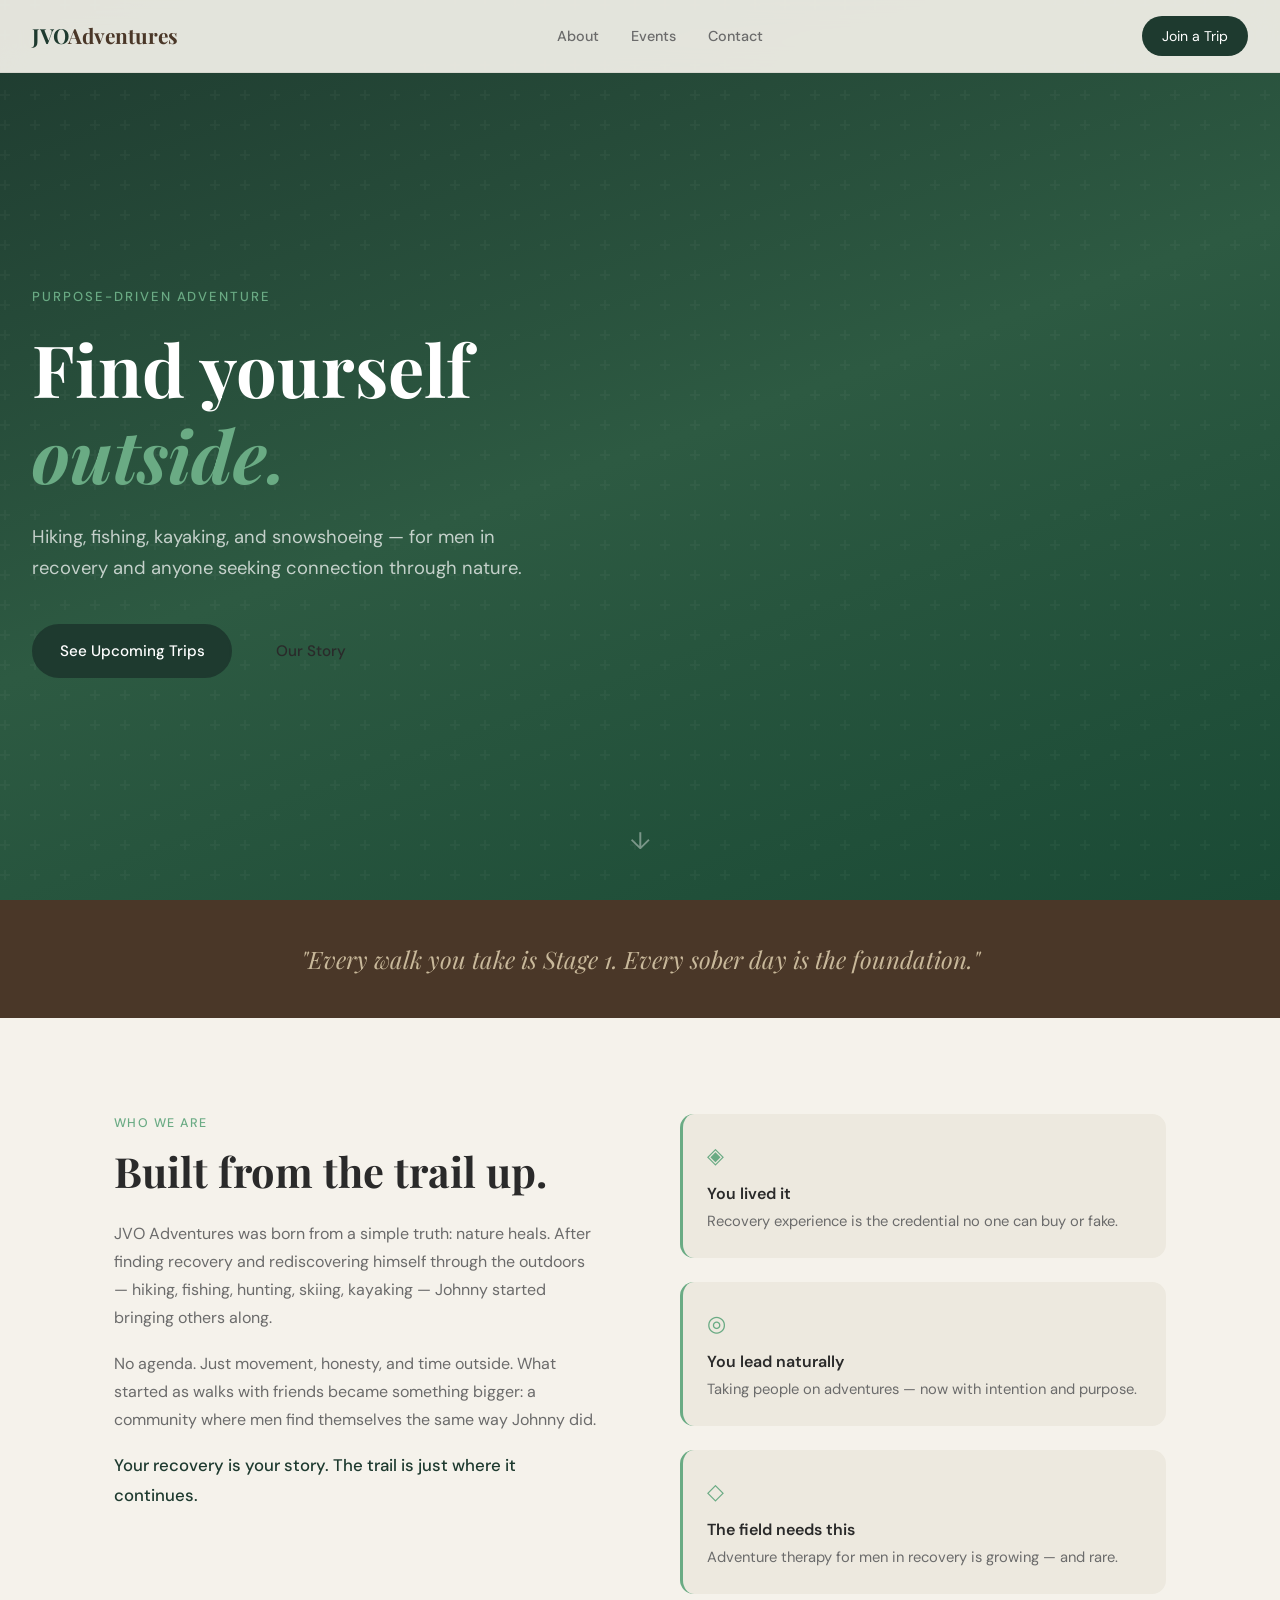
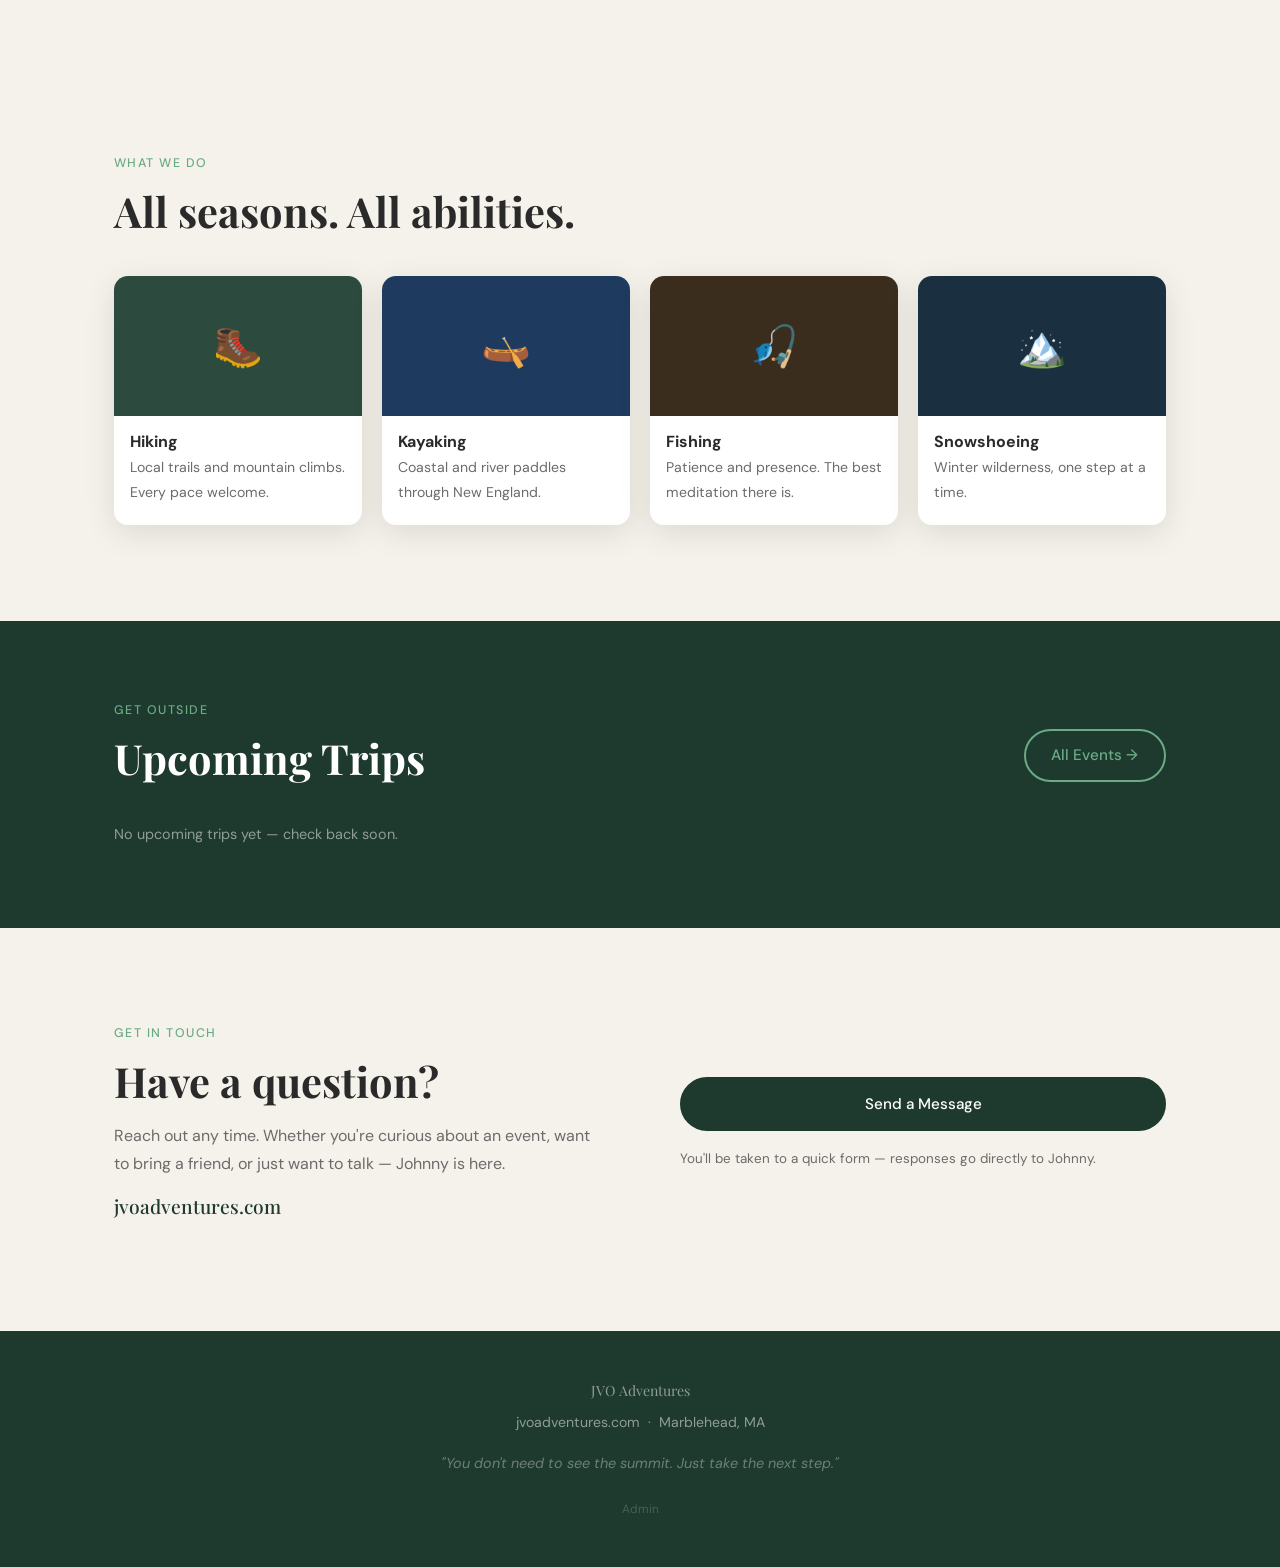
==== commit b418d770: "Add files via upload" ====
--- a/index.html
+++ b/index.html
@@ -3,429 +3,155 @@
 <head>
 <meta charset="UTF-8">
 <meta name="viewport" content="width=device-width, initial-scale=1.0">
-<title>Ravenswood Park Hike — JVO Adventures</title>
+<title>JVO Adventures — Purpose-Driven Adventure</title>
 <link rel="preconnect" href="https://fonts.googleapis.com">
 <link rel="preconnect" href="https://fonts.gstatic.com" crossorigin>
 <link href="https://fonts.googleapis.com/css2?family=Playfair+Display:ital,wght@0,700;1,400&family=DM+Sans:wght@300;400;500&display=swap" rel="stylesheet">
-<style>
-*, *::before, *::after { box-sizing: border-box; margin: 0; padding: 0; }
-
-:root {
-  --forest: #1e3a2f;
-  --forest-mid: #2d5a42;
-  --moss: #6aab84;
-  --bark: #4a3728;
-  --cream: #f5f2eb;
-  --cream-dark: #ede9df;
-  --sand: #c8b89a;
-  --text: #2a2a2a;
-  --text-muted: #6b6b6b;
-  --white: #ffffff;
-}
-
-html { scroll-behavior: smooth; }
-body { font-family: 'DM Sans', sans-serif; background: var(--cream); color: var(--text); -webkit-font-smoothing: antialiased; }
-a { color: inherit; text-decoration: none; }
-
-/* NAV */
-.nav {
-  position: fixed; top: 0; left: 0; right: 0; z-index: 100;
-  display: flex; align-items: center; justify-content: space-between;
-  padding: 1rem 2rem;
-  background: rgba(245,242,235,0.92);
-  backdrop-filter: blur(12px);
-  border-bottom: 1px solid rgba(0,0,0,0.06);
-}
-.nav-logo { font-family: 'Playfair Display', serif; font-size: 1.3rem; font-weight: 700; color: var(--forest); }
-.nav-logo span { color: var(--bark); }
-.nav-back { font-size: 0.88rem; font-weight: 500; color: var(--text-muted); display: flex; align-items: center; gap: 0.4rem; }
-.nav-back:hover { color: var(--forest); }
-.nav-cta { font-size: 0.88rem; background: var(--forest); color: var(--white); padding: 0.55rem 1.25rem; border-radius: 50px; }
-.nav-cta:hover { background: var(--forest-mid); }
-
-/* PAGE HERO */
-.page-hero {
-  min-height: 52vh;
-  background: linear-gradient(160deg, var(--forest) 0%, #2d5a42 60%, #1a4a35 100%);
-  display: flex; flex-direction: column; justify-content: flex-end;
-  padding: 7rem 2rem 3rem;
-  position: relative; overflow: hidden;
-}
-.page-hero-texture {
-  position: absolute; inset: 0;
-  background-image: url("data:image/svg+xml,%3Csvg width='60' height='60' viewBox='0 0 60 60' xmlns='http://www.w3.org/2000/svg'%3E%3Cg fill='none'%3E%3Cg fill='%23ffffff' fill-opacity='0.03'%3E%3Cpath d='M36 34v-4h-2v4h-4v2h4v4h2v-4h4v-2h-4zm0-30V0h-2v4h-4v2h4v4h2V6h4V4h-4zM6 34v-4H4v4H0v2h4v4h2v-4h4v-2H6zM6 4V0H4v4H0v2h4v4h2V6h4V4H6z'/%3E%3C/g%3E%3C/g%3E%3C/svg%3E");
-}
-.page-hero-content { position: relative; z-index: 1; max-width: 700px; }
-.breadcrumb { font-size: 0.78rem; letter-spacing: 0.1em; text-transform: uppercase; color: var(--moss); margin-bottom: 0.75rem; }
-.page-hero h1 { font-family: 'Playfair Display', serif; font-size: clamp(2rem, 5vw, 3.2rem); color: var(--white); line-height: 1.15; margin-bottom: 1rem; }
-.hero-meta { display: flex; flex-wrap: wrap; gap: 1.25rem; }
-.hero-meta-item { display: flex; align-items: center; gap: 0.4rem; font-size: 0.9rem; color: rgba(255,255,255,0.7); }
-.hero-meta-item strong { color: var(--white); }
-
-/* SLIDESHOW */
-.slideshow-section { padding: 3rem 0 0; }
-.slideshow-wrap { position: relative; background: #111; }
-
-.slide {
-  display: none;
-  position: relative;
-  width: 100%;
-}
-.slide.active { display: block; }
-.slide img {
-  width: 100%;
-  height: clamp(320px, 60vw, 680px);
-  object-fit: cover;
-  display: block;
-  opacity: 0;
-  transition: opacity 0.5s ease;
-}
-.slide img.loaded { opacity: 1; }
-.slide-caption {
-  position: absolute; bottom: 0; left: 0; right: 0;
-  background: linear-gradient(transparent, rgba(0,0,0,0.72));
-  padding: 3rem 2rem 1.5rem;
-  color: #fff;
-}
-.slide-caption h3 { font-family: 'Playfair Display', serif; font-size: 1.3rem; margin-bottom: 0.25rem; }
-.slide-caption p { font-size: 0.88rem; color: rgba(255,255,255,0.72); }
-
-/* NAV ARROWS */
-.slide-prev, .slide-next {
-  position: absolute; top: 50%; transform: translateY(-50%);
-  background: rgba(255,255,255,0.15); backdrop-filter: blur(8px);
-  border: 1px solid rgba(255,255,255,0.25); color: #fff;
-  width: 48px; height: 48px; border-radius: 50%;
-  display: flex; align-items: center; justify-content: center;
-  cursor: pointer; font-size: 1.2rem; z-index: 10;
-  transition: background 0.2s;
-  -webkit-tap-highlight-color: transparent;
-}
-.slide-prev:hover, .slide-next:hover { background: rgba(255,255,255,0.28); }
-.slide-prev { left: 1rem; }
-.slide-next { right: 1rem; }
-
-/* DOTS */
-.slide-dots {
-  display: flex; justify-content: center; gap: 0.5rem;
-  padding: 1.25rem 0 0.5rem;
-  background: #111;
-}
-.dot {
-  width: 8px; height: 8px; border-radius: 50%;
-  background: rgba(255,255,255,0.25); cursor: pointer;
-  border: none; transition: all 0.2s;
-}
-.dot.active { background: var(--moss); transform: scale(1.3); }
-
-/* COUNTER */
-.slide-counter {
-  position: absolute; top: 1rem; right: 1rem;
-  background: rgba(0,0,0,0.45); backdrop-filter: blur(6px);
-  color: #fff; font-size: 0.8rem; padding: 0.3rem 0.75rem;
-  border-radius: 50px; z-index: 10;
-}
-
-/* THUMBNAIL STRIP */
-.thumb-strip {
-  display: flex; gap: 4px; overflow-x: auto; background: #111;
-  padding: 4px 4px 1rem;
-  scrollbar-width: none;
-}
-.thumb-strip::-webkit-scrollbar { display: none; }
-.thumb {
-  flex-shrink: 0; width: 80px; height: 56px;
-  object-fit: cover; cursor: pointer; opacity: 0.45;
-  transition: opacity 0.2s; border-radius: 4px;
-}
-.thumb.active { opacity: 1; outline: 2px solid var(--moss); }
-.thumb:hover { opacity: 0.8; }
-
-/* TRAIL INFO */
-.trail-info { padding: 4rem 0; }
-.container { max-width: 1000px; margin: 0 auto; padding: 0 1.5rem; }
-.trail-grid { display: grid; grid-template-columns: 1fr 1fr; gap: 3rem; align-items: start; }
-.section-label { font-size: 0.78rem; font-weight: 500; letter-spacing: 0.12em; text-transform: uppercase; color: var(--moss); display: block; margin-bottom: 0.75rem; }
-.trail-info h2 { font-family: 'Playfair Display', serif; font-size: 2rem; margin-bottom: 1.25rem; }
-.trail-info p { color: var(--text-muted); line-height: 1.75; margin-bottom: 1rem; }
-
-.trail-stats { display: grid; grid-template-columns: 1fr 1fr; gap: 0.75rem; margin-bottom: 2rem; }
-.stat-card { background: var(--cream-dark); border-radius: 12px; padding: 1rem 1.25rem; }
-.stat-card .stat-label { font-size: 0.75rem; text-transform: uppercase; letter-spacing: 0.08em; color: var(--text-muted); margin-bottom: 0.3rem; }
-.stat-card .stat-value { font-size: 1.25rem; font-weight: 600; color: var(--forest); font-family: 'Playfair Display', serif; }
-
-/* MAP SECTION */
-.map-card { background: var(--white); border-radius: 16px; overflow: hidden; border: 1px solid var(--cream-dark); }
-.map-card img { width: 100%; display: block; }
-.map-card-footer { padding: 1rem 1.25rem; display: flex; justify-content: space-between; align-items: center; }
-.map-card-footer p { font-size: 0.85rem; color: var(--text-muted); }
-.btn { display: inline-block; padding: 0.65rem 1.4rem; border-radius: 50px; font-family: 'DM Sans', sans-serif; font-size: 0.9rem; font-weight: 500; cursor: pointer; transition: all 0.2s; text-decoration: none; }
-.btn-primary { background: var(--forest); color: var(--white); }
-.btn-primary:hover { background: var(--forest-mid); }
-.btn-outline { background: transparent; color: var(--forest); border: 2px solid var(--forest); }
-.btn-outline:hover { background: var(--forest); color: var(--white); }
-.btn-sm { padding: 0.5rem 1rem; font-size: 0.82rem; }
-
-/* TRAILS LIST */
-.trails-list { list-style: none; }
-.trails-list li { display: flex; justify-content: space-between; align-items: center; padding: 0.75rem 0; border-bottom: 1px solid var(--cream-dark); font-size: 0.92rem; }
-.trails-list li:last-child { border-bottom: none; }
-.trail-name { font-weight: 500; color: var(--text); }
-.trail-dist { color: var(--text-muted); font-size: 0.85rem; }
-.trail-color { width: 10px; height: 10px; border-radius: 50%; flex-shrink: 0; margin-right: 0.6rem; }
-
-/* SIGN UP STRIP */
-.signup-strip { background: var(--forest); padding: 4rem 0; text-align: center; }
-.signup-strip h2 { font-family: 'Playfair Display', serif; color: var(--white); font-size: 2rem; margin-bottom: 0.75rem; }
-.signup-strip p { color: rgba(255,255,255,0.65); margin-bottom: 2rem; max-width: 500px; margin-left: auto; margin-right: auto; }
-.signup-strip .btn-primary { background: var(--moss); color: var(--forest); font-weight: 600; }
-.signup-strip .btn-primary:hover { background: #7fc498; }
-
-/* FOOTER */
-.footer { background: #111; padding: 2rem 0; text-align: center; }
-.footer p { color: rgba(255,255,255,0.35); font-size: 0.85rem; }
-.footer-logo { font-family: 'Playfair Display', serif; font-size: 1.2rem; color: var(--white) !important; margin-bottom: 0.4rem !important; }
-
-@media (max-width: 700px) {
-  .trail-grid { grid-template-columns: 1fr; gap: 2rem; }
-  .nav-back span { display: none; }
-  .trail-stats { grid-template-columns: 1fr 1fr; }
-}
-</style>
+<link rel="stylesheet" href="style.css">
 </head>
 <body>
 
 <nav class="nav">
-  <a href="../index.html" class="nav-logo">JVO<span>Adventures</span></a>
-  <a href="../events.html" class="nav-back">← <span>Back to Events</span></a>
-  <a href="https://tally.so/r/SIGNUP_FORM_ID?event_name=Spring+Hike+%E2%80%94+Ravenswood+Park&event_date=April+19%2C+2026" target="_blank" class="nav-cta">Sign Up</a>
+  <a href="index.html" class="nav-logo">JVO<span>Adventures</span></a>
+  <div class="nav-links">
+    <a href="#about">About</a>
+    <a href="events.html">Events</a>
+    <a href="#contact">Contact</a>
+  </div>
+  <a href="events.html" class="nav-cta">Join a Trip</a>
 </nav>
 
-<div class="page-hero">
-  <div class="page-hero-texture"></div>
-  <div class="page-hero-content">
-    <p class="breadcrumb">JVO Adventures &nbsp;/&nbsp; Spring Hike</p>
-    <h1>Ravenswood Park,<br>Gloucester</h1>
-    <div class="hero-meta">
-      <div class="hero-meta-item">📅 <strong>Saturday, April 19, 2026</strong></div>
-      <div class="hero-meta-item">🕘 <strong>9:00 AM</strong></div>
-      <div class="hero-meta-item">🥾 <strong>Easy · 4 miles</strong></div>
-      <div class="hero-meta-item">👥 <strong>8 spots</strong></div>
+<header class="hero">
+  <div class="hero-texture"></div>
+  <div class="hero-content">
+    <p class="hero-eyebrow">Purpose-Driven Adventure</p>
+    <h1>Find yourself<br><em>outside.</em></h1>
+    <p class="hero-sub">Hiking, fishing, kayaking, and snowshoeing — for men in recovery and anyone seeking connection through nature.</p>
+    <div class="hero-actions">
+      <a href="events.html" class="btn btn-primary">See Upcoming Trips</a>
+      <a href="#about" class="btn btn-ghost">Our Story</a>
     </div>
   </div>
-</div>
+  <div class="hero-scroll-hint">↓</div>
+</header>
 
-<!-- SLIDESHOW -->
-<div class="slideshow-section">
-  <div class="slideshow-wrap">
-    <div class="slide-counter"><span id="current-slide">1</span> / <span id="total-slides">11</span></div>
+<section class="mission-strip">
+  <div class="container">
+    <blockquote>
+      "Every walk you take is Stage 1. Every sober day is the foundation."
+    </blockquote>
+  </div>
+</section>
 
-    <div class="slide active" data-caption="Rocky forest trail" data-desc="The classic Ravenswood trail winding through moss-covered boulders">
-      <img src="Ravenswood-Park.jpg" alt="Rocky forest trail">
+<section class="about" id="about">
+  <div class="container about-grid">
+    <div class="about-text">
+      <span class="section-label">Who We Are</span>
+      <h2>Built from the trail up.</h2>
+      <p>JVO Adventures was born from a simple truth: nature heals. After finding recovery and rediscovering himself through the outdoors — hiking, fishing, hunting, skiing, kayaking — Johnny started bringing others along.</p>
+      <p>No agenda. Just movement, honesty, and time outside. What started as walks with friends became something bigger: a community where men find themselves the same way Johnny did.</p>
+      <p class="about-bold">Your recovery is your story. The trail is just where it continues.</p>
     </div>
-    <div class="slide" data-caption="Glacial erratic — the famous Ravenswood boulder" data-desc="A massive glacial erratic deposited here thousands of years ago">
-      <img src="Ravenswood-boulder.jpg" alt="Ravenswood boulder">
-    </div>
-    <div class="slide" data-caption="Fall foliage from Ledge Hill" data-desc="Views stretch out to Gloucester Harbor and beyond on clear days">
-      <img src="724D382F-FDA0-4B78-8A94-67EE7FF4C8C3-scaled.jpg" alt="Fall foliage panorama">
-    </div>
-    <div class="slide" data-caption="Boulder field" data-desc="The Boulder Field Trail takes you through one of New England's most striking glacial landscapes">
-      <img src="Ravenswood-boulders-608x0-c-default.jpg" alt="Boulder field">
-    </div>
-    <div class="slide" data-caption="Autumn foliage" data-desc="Ravenswood is spectacular in fall — reds, oranges, and gold through 600 acres">
-      <img src="Ravenswood-foliage-608x0-c-default.jpg" alt="Fall foliage">
-    </div>
-    <div class="slide" data-caption="Cathedral forest" data-desc="Towering pines and hemlocks create a cathedral-like canopy along the main trails">
-      <img src="Ravenswood-forest-608x0-c-default.jpg" alt="Cathedral forest">
-    </div>
-    <div class="slide" data-caption="Rock outcroppings" data-desc="Granite ledges throughout the park offer natural rest spots and views">
-      <img src="Ravenswood-rocks-608x0-c-default.jpg" alt="Rock outcroppings">
-    </div>
-    <div class="slide" data-caption="The trail ahead" data-desc="Well-marked trails make Ravenswood accessible for all skill levels">
-      <img src="Ravenswood-trail-608x0-c-default.jpg" alt="Trail path">
-    </div>
-    <div class="slide" data-caption="Ravenswood Park" data-desc="481 Western Ave (Route 127), Gloucester — 600 acres managed by The Trustees">
-      <img src="Ravenswood2.jpg" alt="Ravenswood Park">
-    </div>
-    <div class="slide" data-caption="Along the path" data-desc="The hike follows a comfortable loop through the heart of the park">
-      <img src="IMG_1143-scaled.jpg" alt="Along the path">
-    </div>
-    <div class="slide" data-caption="Forest floor" data-desc="Rich woodland ecology — ferns, lichen-covered boulders, and birdsong throughout">
-      <img src="IMG_3841-scaled.jpg" alt="Forest floor">
-    </div>
-
-    <button class="slide-prev" onclick="moveSlide(-1)">&#8592;</button>
-    <button class="slide-next" onclick="moveSlide(1)">&#8594;</button>
-    <div class="slide-caption">
-      <h3 id="caption-title">Rocky forest trail</h3>
-      <p id="caption-desc">The classic Ravenswood trail winding through moss-covered boulders</p>
-    </div>
-  </div>
-
-  <!-- DOTS -->
-  <div class="slide-dots" id="dots"></div>
-
-  <!-- THUMBNAIL STRIP -->
-  <div class="thumb-strip" id="thumb-strip"></div>
-</div>
-
-<!-- TRAIL INFO -->
-<section class="trail-info">
-  <div class="container">
-    <div class="trail-grid">
-      <div>
-        <span class="section-label">About This Hike</span>
-        <h2>600 acres of coastal forest.</h2>
-        <p>Ravenswood Park in Gloucester is one of the North Shore's best-kept secrets — 600 acres of old-growth forest, glacial boulders, swamp overlooks, and quiet trails just minutes from the coast.</p>
-        <p>We'll do a comfortable loop through the heart of the park, stopping at the boulder field and the Hermit's Plaque before looping back. No experience needed — just bring water, good shoes, and willingness to move.</p>
-        <p>Rest stops are built in. That's where the real conversations happen.</p>
-
-        <div class="trail-stats">
-          <div class="stat-card"><div class="stat-label">Distance</div><div class="stat-value">~4 miles</div></div>
-          <div class="stat-card"><div class="stat-label">Difficulty</div><div class="stat-value">Easy</div></div>
-          <div class="stat-card"><div class="stat-label">Duration</div><div class="stat-value">2–3 hrs</div></div>
-          <div class="stat-card"><div class="stat-label">Elevation</div><div class="stat-value">Low</div></div>
-        </div>
-
-        <span class="section-label" style="margin-top:1rem;">Trails at Ravenswood</span>
-        <ul class="trails-list">
-          <li><div style="display:flex;align-items:center"><div class="trail-color" style="background:#f5c518"></div><span class="trail-name">Magnolia Swamp Trail</span></div><span class="trail-dist">1.0 mi</span></li>
-          <li><div style="display:flex;align-items:center"><div class="trail-color" style="background:#4a90d9"></div><span class="trail-name">Fernwood Lake Trail</span></div><span class="trail-dist">2.0 mi</span></li>
-          <li><div style="display:flex;align-items:center"><div class="trail-color" style="background:#e87c2b"></div><span class="trail-name">Ledge Hill Trail</span></div><span class="trail-dist">1.2 mi</span></li>
-          <li><div style="display:flex;align-items:center"><div class="trail-color" style="background:#c0392b"></div><span class="trail-name">Boulder Field Trail</span></div><span class="trail-dist">0.6 mi</span></li>
-          <li><div style="display:flex;align-items:center"><div class="trail-color" style="background:#555"></div><span class="trail-name">Loop (Salem-Evergreen-Ridge)</span></div><span class="trail-dist">2.0 mi</span></li>
-        </ul>
+    <div class="about-pillars">
+      <div class="pillar">
+        <div class="pillar-icon">◈</div>
+        <h3>You lived it</h3>
+        <p>Recovery experience is the credential no one can buy or fake.</p>
       </div>
-
-      <div>
-        <span class="section-label">Trail Map</span>
-        <div class="map-card">
-          <img src="Ravenswood-Park-Trail-Map.pdf" alt="Ravenswood Park Trail Map" onerror="this.style.display='none'; document.getElementById('map-fallback').style.display='block'">
-          <div id="map-fallback" style="display:none; padding:3rem; text-align:center; background:#f5f2eb;">
-            <p style="color:#666; margin-bottom:1rem;">Trail Map PDF</p>
-          </div>
-          <div class="map-card-footer">
-            <p>Ravenswood Park — August 2024</p>
-            <a href="Ravenswood-Park-Trail-Map.pdf" target="_blank" class="btn btn-outline btn-sm">Download PDF</a>
-          </div>
-        </div>
-
-        <div style="margin-top:1.5rem; background:var(--cream-dark); border-radius:14px; padding:1.25rem;">
-          <p style="font-size:0.85rem; font-weight:600; color:var(--text); margin-bottom:0.4rem;">📍 Getting There</p>
-          <p style="font-size:0.85rem; color:var(--text-muted); line-height:1.6; margin:0;">481 Western Ave (Route 127)<br>Gloucester, MA<br><br>Free parking lot at the main entrance. Meet at the trailhead kiosk at <strong>9:00 AM sharp</strong>.</p>
-        </div>
-
-        <div style="margin-top:1rem; background:var(--cream-dark); border-radius:14px; padding:1.25rem;">
-          <p style="font-size:0.85rem; font-weight:600; color:var(--text); margin-bottom:0.4rem;">🎒 What to Bring</p>
-          <p style="font-size:0.85rem; color:var(--text-muted); line-height:1.7; margin:0;">Water (at least 1 liter) · Comfortable walking shoes · Light layer · Snack if you want one. That's it.</p>
-        </div>
+      <div class="pillar">
+        <div class="pillar-icon">◎</div>
+        <h3>You lead naturally</h3>
+        <p>Taking people on adventures — now with intention and purpose.</p>
+      </div>
+      <div class="pillar">
+        <div class="pillar-icon">◇</div>
+        <h3>The field needs this</h3>
+        <p>Adventure therapy for men in recovery is growing — and rare.</p>
       </div>
     </div>
   </div>
 </section>
 
-<!-- SIGN UP -->
-<div class="signup-strip">
+<section class="activities">
   <div class="container">
-    <h2>Ready to come along?</h2>
-    <p>8 spots available. Sign up takes 30 seconds — Johnnie will be in touch with final details closer to the date.</p>
-    <a href="https://tally.so/r/SIGNUP_FORM_ID?event_name=Spring+Hike+%E2%80%94+Ravenswood+Park&event_date=April+19%2C+2026" target="_blank" class="btn btn-primary">Sign Up for This Trip</a>
+    <span class="section-label">What We Do</span>
+    <h2>All seasons. All abilities.</h2>
+    <div class="activity-grid">
+      <div class="activity-card">
+        <div class="activity-img" style="background-color: #2d4a3e;"><span>🥾</span></div>
+        <h3>Hiking</h3>
+        <p>Local trails and mountain climbs. Every pace welcome.</p>
+      </div>
+      <div class="activity-card">
+        <div class="activity-img" style="background-color: #1e3a5f;"><span>🛶</span></div>
+        <h3>Kayaking</h3>
+        <p>Coastal and river paddles through New England.</p>
+      </div>
+      <div class="activity-card">
+        <div class="activity-img" style="background-color: #3b2d1e;"><span>🎣</span></div>
+        <h3>Fishing</h3>
+        <p>Patience and presence. The best meditation there is.</p>
+      </div>
+      <div class="activity-card">
+        <div class="activity-img" style="background-color: #1a2f3f;"><span>🏔️</span></div>
+        <h3>Snowshoeing</h3>
+        <p>Winter wilderness, one step at a time.</p>
+      </div>
+    </div>
   </div>
-</div>
+</section>
+
+<section class="events-preview" id="events">
+  <div class="container">
+    <div class="events-preview-header">
+      <div>
+        <span class="section-label">Get Outside</span>
+        <h2>Upcoming Trips</h2>
+      </div>
+      <a href="events.html" class="btn btn-outline">All Events →</a>
+    </div>
+    <div id="events-preview-list" class="events-preview-grid">
+      <p class="loading-text">Loading upcoming trips...</p>
+    </div>
+  </div>
+</section>
+
+<section class="contact" id="contact">
+  <div class="container contact-inner">
+    <div>
+      <span class="section-label">Get In Touch</span>
+      <h2>Have a question?</h2>
+      <p>Reach out any time. Whether you're curious about an event, want to bring a friend, or just want to talk — Johnny is here.</p>
+      <p class="contact-site">jvoadventures.com</p>
+    </div>
+    <div class="contact-links">
+      <a href="https://tally.so/r/CONTACT_FORM_ID" target="_blank" class="btn btn-primary" style="width:100%; text-align:center;">Send a Message</a>
+      <p class="contact-note">You'll be taken to a quick form — responses go directly to Johnny.</p>
+    </div>
+  </div>
+</section>
 
 <footer class="footer">
   <div class="container">
     <p class="footer-logo">JVO Adventures</p>
     <p>jvoadventures.com &nbsp;·&nbsp; Marblehead, MA</p>
+    <p class="footer-tagline">"You don't need to see the summit. Just take the next step."</p>
+    <a href="admin.html" class="footer-admin-link">Admin</a>
   </div>
 </footer>
 
+<script src="events.js"></script>
 <script>
-const slides = document.querySelectorAll('.slide');
-const dotsContainer = document.getElementById('dots');
-const thumbStrip = document.getElementById('thumb-strip');
-const imgSrcs = [
-  'Ravenswood-Park.jpg','Ravenswood-boulder.jpg',
-  '724D382F-FDA0-4B78-8A94-67EE7FF4C8C3-scaled.jpg',
-  'Ravenswood-boulders-608x0-c-default.jpg','Ravenswood-foliage-608x0-c-default.jpg',
-  'Ravenswood-forest-608x0-c-default.jpg','Ravenswood-rocks-608x0-c-default.jpg',
-  'Ravenswood-trail-608x0-c-default.jpg','Ravenswood2.jpg',
-  'IMG_1143-scaled.jpg','IMG_3841-scaled.jpg'
-];
-let current = 0;
-let autoTimer;
-
-document.getElementById('total-slides').textContent = slides.length;
-
-// Build dots and thumbs
-slides.forEach((_, i) => {
-  const dot = document.createElement('button');
-  dot.className = 'dot' + (i === 0 ? ' active' : '');
-  dot.onclick = () => goTo(i);
-  dotsContainer.appendChild(dot);
-
-  const thumb = document.createElement('img');
-  thumb.src = imgSrcs[i];
-  thumb.className = 'thumb' + (i === 0 ? ' active' : '');
-  thumb.alt = '';
-  thumb.onclick = () => goTo(i);
-  thumbStrip.appendChild(thumb);
-});
-
-// Lazy load images
-function loadSlideImg(index) {
-  const img = slides[index].querySelector('img');
-  if (!img.src) img.src = imgSrcs[index];
-  img.onload = () => img.classList.add('loaded');
-  if (img.complete) img.classList.add('loaded');
-}
-
-function goTo(n) {
-  slides[current].classList.remove('active');
-  document.querySelectorAll('.dot')[current].classList.remove('active');
-  document.querySelectorAll('.thumb')[current].classList.remove('active');
-  current = (n + slides.length) % slides.length;
-  slides[current].classList.add('active');
-  document.querySelectorAll('.dot')[current].classList.add('active');
-  const activeThumb = document.querySelectorAll('.thumb')[current];
-  activeThumb.classList.add('active');
-  activeThumb.scrollIntoView({ behavior: 'smooth', block: 'nearest', inline: 'center' });
-
-  // Update caption
-  const slide = slides[current];
-  document.getElementById('caption-title').textContent = slide.dataset.caption || '';
-  document.getElementById('caption-desc').textContent = slide.dataset.desc || '';
-  document.getElementById('current-slide').textContent = current + 1;
-
-  loadSlideImg(current);
-  resetAuto();
-}
-
-function moveSlide(dir) { goTo(current + dir); }
-
-function resetAuto() {
-  clearInterval(autoTimer);
-  autoTimer = setInterval(() => goTo(current + 1), 5000);
-}
-
-// Swipe support
-let touchStartX = 0;
-document.querySelector('.slideshow-wrap').addEventListener('touchstart', e => touchStartX = e.touches[0].clientX);
-document.querySelector('.slideshow-wrap').addEventListener('touchend', e => {
-  const diff = touchStartX - e.changedTouches[0].clientX;
-  if (Math.abs(diff) > 40) moveSlide(diff > 0 ? 1 : -1);
-});
-
-// Keyboard
-document.addEventListener('keydown', e => {
-  if (e.key === 'ArrowLeft') moveSlide(-1);
-  if (e.key === 'ArrowRight') moveSlide(1);
-});
-
-// Init
-loadSlideImg(0);
-loadSlideImg(1);
-resetAuto();
+  document.addEventListener('DOMContentLoaded', async () => {
+    const container = document.getElementById('events-preview-list');
+    const events = await loadEvents();
+    const upcoming = events.filter(e => new Date(e.date) >= new Date()).slice(0, 3);
+    if (upcoming.length === 0) {
+      container.innerHTML = '<p class="loading-text">No upcoming trips yet — check back soon.</p>';
+      return;
+    }
+    container.innerHTML = upcoming.map(e => renderEventCard(e, true)).join('');
+  });
 </script>
 
 </body>
--- a/style.css
+++ b/style.css
@@ -0,0 +1,240 @@
+/* ─── RESET & BASE ──────────────────────────────────────────────────────── */
+*, *::before, *::after { box-sizing: border-box; margin: 0; padding: 0; }
+
+:root {
+  --forest: #1e3a2f;
+  --forest-mid: #2d5a42;
+  --forest-light: #4a8c67;
+  --moss: #6aab84;
+  --bark: #4a3728;
+  --cream: #f5f2eb;
+  --cream-dark: #ede9df;
+  --sand: #c8b89a;
+  --text: #2a2a2a;
+  --text-muted: #6b6b6b;
+  --white: #ffffff;
+  --radius: 14px;
+  --shadow: 0 8px 32px rgba(0,0,0,0.10);
+}
+
+html { scroll-behavior: smooth; }
+
+body {
+  font-family: 'DM Sans', sans-serif;
+  background: var(--cream);
+  color: var(--text);
+  line-height: 1.6;
+  -webkit-font-smoothing: antialiased;
+}
+
+/* ─── TYPOGRAPHY ────────────────────────────────────────────────────────── */
+h1, h2, h3 { font-family: 'Playfair Display', Georgia, serif; line-height: 1.2; }
+h1 { font-size: clamp(2.5rem, 7vw, 4.5rem); font-weight: 700; }
+h2 { font-size: clamp(1.8rem, 4vw, 2.6rem); font-weight: 700; }
+h3 { font-size: 1.2rem; font-weight: 700; }
+em { font-style: italic; color: var(--moss); }
+a { color: inherit; text-decoration: none; }
+p { color: var(--text-muted); line-height: 1.75; }
+
+.container { max-width: 1100px; margin: 0 auto; padding: 0 1.5rem; }
+.section-label { font-size: 0.78rem; font-weight: 500; letter-spacing: 0.12em; text-transform: uppercase; color: var(--moss); display: block; margin-bottom: 0.75rem; }
+
+/* ─── BUTTONS ───────────────────────────────────────────────────────────── */
+.btn {
+  display: inline-block;
+  padding: 0.8rem 1.6rem;
+  border-radius: 50px;
+  font-family: 'DM Sans', sans-serif;
+  font-size: 0.95rem;
+  font-weight: 500;
+  cursor: pointer;
+  border: 2px solid transparent;
+  transition: all 0.2s ease;
+  text-decoration: none;
+  white-space: nowrap;
+}
+.btn-primary { background: var(--forest); color: var(--white); border-color: var(--forest); }
+.btn-primary:hover { background: var(--forest-mid); border-color: var(--forest-mid); transform: translateY(-1px); }
+.btn-ghost { background: transparent; color: var(--text); border-color: transparent; }
+.btn-ghost:hover { background: rgba(0,0,0,0.05); }
+.btn-outline { background: transparent; color: var(--forest); border-color: var(--forest); }
+.btn-outline:hover { background: var(--forest); color: var(--white); }
+
+/* ─── NAV ───────────────────────────────────────────────────────────────── */
+.nav {
+  position: fixed; top: 0; left: 0; right: 0; z-index: 100;
+  display: flex; align-items: center; justify-content: space-between;
+  padding: 1rem 2rem;
+  background: rgba(245, 242, 235, 0.92);
+  backdrop-filter: blur(12px);
+  -webkit-backdrop-filter: blur(12px);
+  border-bottom: 1px solid rgba(0,0,0,0.06);
+}
+.nav-logo { font-family: 'Playfair Display', serif; font-size: 1.3rem; font-weight: 700; color: var(--forest); }
+.nav-logo span { color: var(--bark); }
+.nav-links { display: flex; gap: 2rem; }
+.nav-links a { font-size: 0.9rem; font-weight: 500; color: var(--text-muted); transition: color 0.2s; }
+.nav-links a:hover, .nav-links a.active { color: var(--forest); }
+.nav-cta { font-size: 0.88rem; background: var(--forest); color: var(--white); padding: 0.55rem 1.25rem; border-radius: 50px; }
+.nav-cta:hover { background: var(--forest-mid); }
+
+/* ─── HERO ──────────────────────────────────────────────────────────────── */
+.hero {
+  min-height: 100vh;
+  display: flex; flex-direction: column; justify-content: center;
+  padding: 8rem 2rem 4rem;
+  background: linear-gradient(160deg, var(--forest) 0%, #2d5a42 50%, #1a4a35 100%);
+  position: relative; overflow: hidden;
+}
+.hero-texture {
+  position: absolute; inset: 0;
+  background-image: url("data:image/svg+xml,%3Csvg width='60' height='60' viewBox='0 0 60 60' xmlns='http://www.w3.org/2000/svg'%3E%3Cg fill='none' fill-rule='evenodd'%3E%3Cg fill='%23ffffff' fill-opacity='0.03'%3E%3Cpath d='M36 34v-4h-2v4h-4v2h4v4h2v-4h4v-2h-4zm0-30V0h-2v4h-4v2h4v4h2V6h4V4h-4zM6 34v-4H4v4H0v2h4v4h2v-4h4v-2H6zM6 4V0H4v4H0v2h4v4h2V6h4V4H6z'/%3E%3C/g%3E%3C/g%3E%3C/svg%3E");
+}
+.hero-content { max-width: 700px; position: relative; z-index: 1; }
+.hero-eyebrow { font-size: 0.82rem; font-weight: 500; letter-spacing: 0.15em; text-transform: uppercase; color: var(--moss); margin-bottom: 1rem; }
+.hero h1 { color: var(--white); margin-bottom: 1.5rem; }
+.hero h1 em { color: var(--moss); }
+.hero-sub { font-size: 1.15rem; color: rgba(255,255,255,0.72); max-width: 500px; margin-bottom: 2.5rem; line-height: 1.7; }
+.hero-actions { display: flex; gap: 1rem; flex-wrap: wrap; }
+.hero-scroll-hint {
+  position: absolute; bottom: 2.5rem; left: 50%; transform: translateX(-50%);
+  color: rgba(255,255,255,0.4); font-size: 1.5rem;
+  animation: bounce 2s ease-in-out infinite;
+}
+@keyframes bounce { 0%,100%{transform:translateX(-50%) translateY(0)} 50%{transform:translateX(-50%) translateY(8px)} }
+
+/* ─── MISSION STRIP ─────────────────────────────────────────────────────── */
+.mission-strip {
+  background: var(--bark);
+  padding: 2.5rem 0;
+}
+.mission-strip blockquote {
+  font-family: 'Playfair Display', serif;
+  font-style: italic;
+  font-size: clamp(1.1rem, 3vw, 1.5rem);
+  color: var(--sand);
+  text-align: center;
+  max-width: 700px;
+  margin: 0 auto;
+  line-height: 1.6;
+}
+
+/* ─── ABOUT ─────────────────────────────────────────────────────────────── */
+.about { padding: 6rem 0; }
+.about-grid { display: grid; grid-template-columns: 1fr 1fr; gap: 5rem; align-items: start; }
+.about-text h2 { margin-bottom: 1.5rem; color: var(--text); }
+.about-text p { margin-bottom: 1.1rem; }
+.about-bold { font-weight: 500; color: var(--forest) !important; font-size: 1.05rem; }
+.about-pillars { display: flex; flex-direction: column; gap: 1.5rem; }
+.pillar { padding: 1.5rem; background: var(--cream-dark); border-radius: var(--radius); border-left: 3px solid var(--moss); }
+.pillar-icon { font-size: 1.4rem; color: var(--moss); margin-bottom: 0.6rem; }
+.pillar h3 { font-family: 'DM Sans', sans-serif; font-size: 1rem; font-weight: 600; color: var(--text); margin-bottom: 0.35rem; }
+.pillar p { font-size: 0.92rem; margin: 0; }
+
+/* ─── ACTIVITIES ────────────────────────────────────────────────────────── */
+.activities { padding: 4rem 0 6rem; }
+.activities h2 { margin-bottom: 2.5rem; }
+.activity-grid { display: grid; grid-template-columns: repeat(4, 1fr); gap: 1.25rem; }
+.activity-card { border-radius: var(--radius); overflow: hidden; background: var(--white); box-shadow: var(--shadow); transition: transform 0.2s; }
+.activity-card:hover { transform: translateY(-4px); }
+.activity-img { height: 140px; display: flex; align-items: center; justify-content: center; }
+.activity-img span { font-size: 2.5rem; }
+.activity-card h3 { font-family: 'DM Sans', sans-serif; padding: 1rem 1rem 0.25rem; font-size: 1rem; color: var(--text); }
+.activity-card p { padding: 0 1rem 1.25rem; font-size: 0.88rem; }
+
+/* ─── EVENTS PREVIEW ────────────────────────────────────────────────────── */
+.events-preview { padding: 5rem 0; background: var(--forest); }
+.events-preview .section-label { color: var(--moss); }
+.events-preview h2 { color: var(--white); margin-bottom: 0; }
+.events-preview-header { display: flex; align-items: flex-end; justify-content: space-between; margin-bottom: 2.5rem; }
+.events-preview-header .btn-outline { color: var(--moss); border-color: var(--moss); }
+.events-preview-header .btn-outline:hover { background: var(--moss); color: var(--forest); }
+.events-preview-grid { display: grid; grid-template-columns: repeat(3, 1fr); gap: 1.25rem; }
+
+/* ─── EVENT CARDS ───────────────────────────────────────────────────────── */
+.event-card {
+  background: var(--white); border-radius: var(--radius); overflow: hidden;
+  box-shadow: var(--shadow); transition: transform 0.2s;
+  cursor: pointer;
+}
+.event-card:hover { transform: translateY(-4px); }
+.event-card--past { opacity: 0.65; }
+.event-img { height: 180px; background-size: cover; background-position: center; }
+.event-img-placeholder { height: 180px; background: var(--cream-dark); display: flex; align-items: center; justify-content: center; font-size: 3rem; }
+.event-card-body { padding: 1.25rem; }
+.event-meta { display: flex; gap: 0.5rem; flex-wrap: wrap; margin-bottom: 0.75rem; align-items: center; }
+.event-date-chip { font-size: 0.78rem; font-weight: 600; background: var(--forest); color: var(--white); padding: 0.25rem 0.7rem; border-radius: 50px; }
+.event-type-chip { font-size: 0.78rem; background: var(--cream-dark); color: var(--text-muted); padding: 0.25rem 0.7rem; border-radius: 50px; }
+.badge { font-size: 0.72rem; font-weight: 600; padding: 0.2rem 0.6rem; border-radius: 50px; text-transform: capitalize; }
+.event-card h3 { font-family: 'DM Sans', sans-serif; font-size: 1.05rem; font-weight: 600; color: var(--text); margin-bottom: 0.35rem; }
+.event-date-full { font-size: 0.85rem; font-weight: 500; color: var(--text-muted); margin-bottom: 0.25rem; }
+.event-location { font-size: 0.88rem; color: var(--text-muted); margin-bottom: 0.75rem; }
+.event-desc { font-size: 0.9rem; color: var(--text-muted); margin-bottom: 1rem; line-height: 1.65; }
+.event-spots { font-size: 0.85rem; color: var(--text-muted); margin-bottom: 1rem; }
+.event-signup-btn { margin-top: 0.5rem; display: block; text-align: center; }
+.past-tag { display: inline-block; font-size: 0.8rem; background: var(--cream-dark); color: var(--text-muted); padding: 0.3rem 0.8rem; border-radius: 50px; margin-top: 0.75rem; }
+.loading-text { color: rgba(255,255,255,0.5); font-size: 0.9rem; }
+.past-label { font-family: 'DM Sans', sans-serif; font-size: 0.85rem; text-transform: uppercase; letter-spacing: 0.08em; color: var(--text-muted); margin: 2.5rem 0 1rem; padding-top: 2rem; border-top: 1px solid var(--cream-dark); grid-column: 1/-1; }
+
+/* ─── EVENTS FULL PAGE ──────────────────────────────────────────────────── */
+.page-header { padding: 8rem 0 3rem; background: var(--forest); }
+.page-header h1 { color: var(--white); margin-bottom: 0.75rem; }
+.page-header p { color: rgba(255,255,255,0.65); max-width: 520px; font-size: 1.05rem; }
+.events-full { padding: 4rem 0 6rem; }
+.events-full-grid { display: grid; grid-template-columns: repeat(auto-fill, minmax(340px, 1fr)); gap: 1.5rem; }
+.no-events { text-align: center; padding: 5rem 2rem; }
+.no-events p { font-size: 1.1rem; }
+.no-events p:last-child { font-size: 0.95rem; margin-top: 0.75rem; }
+
+/* ─── MODAL ─────────────────────────────────────────────────────────────── */
+.modal-overlay {
+  position: fixed; inset: 0; background: rgba(0,0,0,0.6);
+  display: flex; align-items: flex-end; justify-content: center;
+  z-index: 200; padding: 1rem;
+}
+@media(min-width:600px) { .modal-overlay { align-items: center; } }
+.modal {
+  background: var(--white); border-radius: 20px; overflow: hidden;
+  width: 100%; max-width: 520px; max-height: 90vh; overflow-y: auto;
+  position: relative;
+}
+.modal-close {
+  position: absolute; top: 1rem; right: 1rem; z-index: 10;
+  background: rgba(0,0,0,0.4); border: none; color: #fff;
+  width: 32px; height: 32px; border-radius: 50%; cursor: pointer;
+  font-size: 0.9rem; display: flex; align-items: center; justify-content: center;
+}
+
+/* ─── CONTACT ───────────────────────────────────────────────────────────── */
+.contact { padding: 6rem 0; }
+.contact-inner { display: grid; grid-template-columns: 1fr 1fr; gap: 5rem; align-items: center; }
+.contact h2 { margin-bottom: 1rem; }
+.contact p { margin-bottom: 0.75rem; }
+.contact-site { font-weight: 500; color: var(--forest) !important; font-family: 'Playfair Display', serif; font-size: 1.2rem; }
+.contact-links { display: flex; flex-direction: column; gap: 1rem; }
+.contact-note { font-size: 0.84rem; color: var(--text-muted); }
+
+/* ─── FOOTER ────────────────────────────────────────────────────────────── */
+.footer { background: var(--forest); padding: 3rem 0; text-align: center; }
+.footer-logo { font-family: 'Playfair Display', serif; font-size: 1.4rem; color: var(--white); margin-bottom: 0.5rem; }
+.footer p { color: rgba(255,255,255,0.5); font-size: 0.88rem; margin-bottom: 0.4rem; }
+.footer-tagline { font-style: italic; font-size: 0.9rem !important; color: rgba(255,255,255,0.35) !important; margin-top: 1rem !important; }
+.footer-admin-link { color: rgba(255,255,255,0.18) !important; font-size: 0.75rem !important; display: block; margin-top: 1.5rem; }
+.footer-admin-link:hover { color: rgba(255,255,255,0.4) !important; }
+
+/* ─── RESPONSIVE ────────────────────────────────────────────────────────── */
+@media (max-width: 900px) {
+  .about-grid { grid-template-columns: 1fr; gap: 3rem; }
+  .contact-inner { grid-template-columns: 1fr; gap: 2.5rem; }
+  .activity-grid { grid-template-columns: repeat(2, 1fr); }
+  .events-preview-grid { grid-template-columns: 1fr 1fr; }
+}
+
+@media (max-width: 640px) {
+  .nav-links { display: none; }
+  .activity-grid { grid-template-columns: repeat(2, 1fr); }
+  .events-preview-grid { grid-template-columns: 1fr; }
+  .events-preview-header { flex-direction: column; align-items: flex-start; gap: 1rem; }
+  .hero-actions { flex-direction: column; }
+  .hero-actions .btn { text-align: center; }
+}
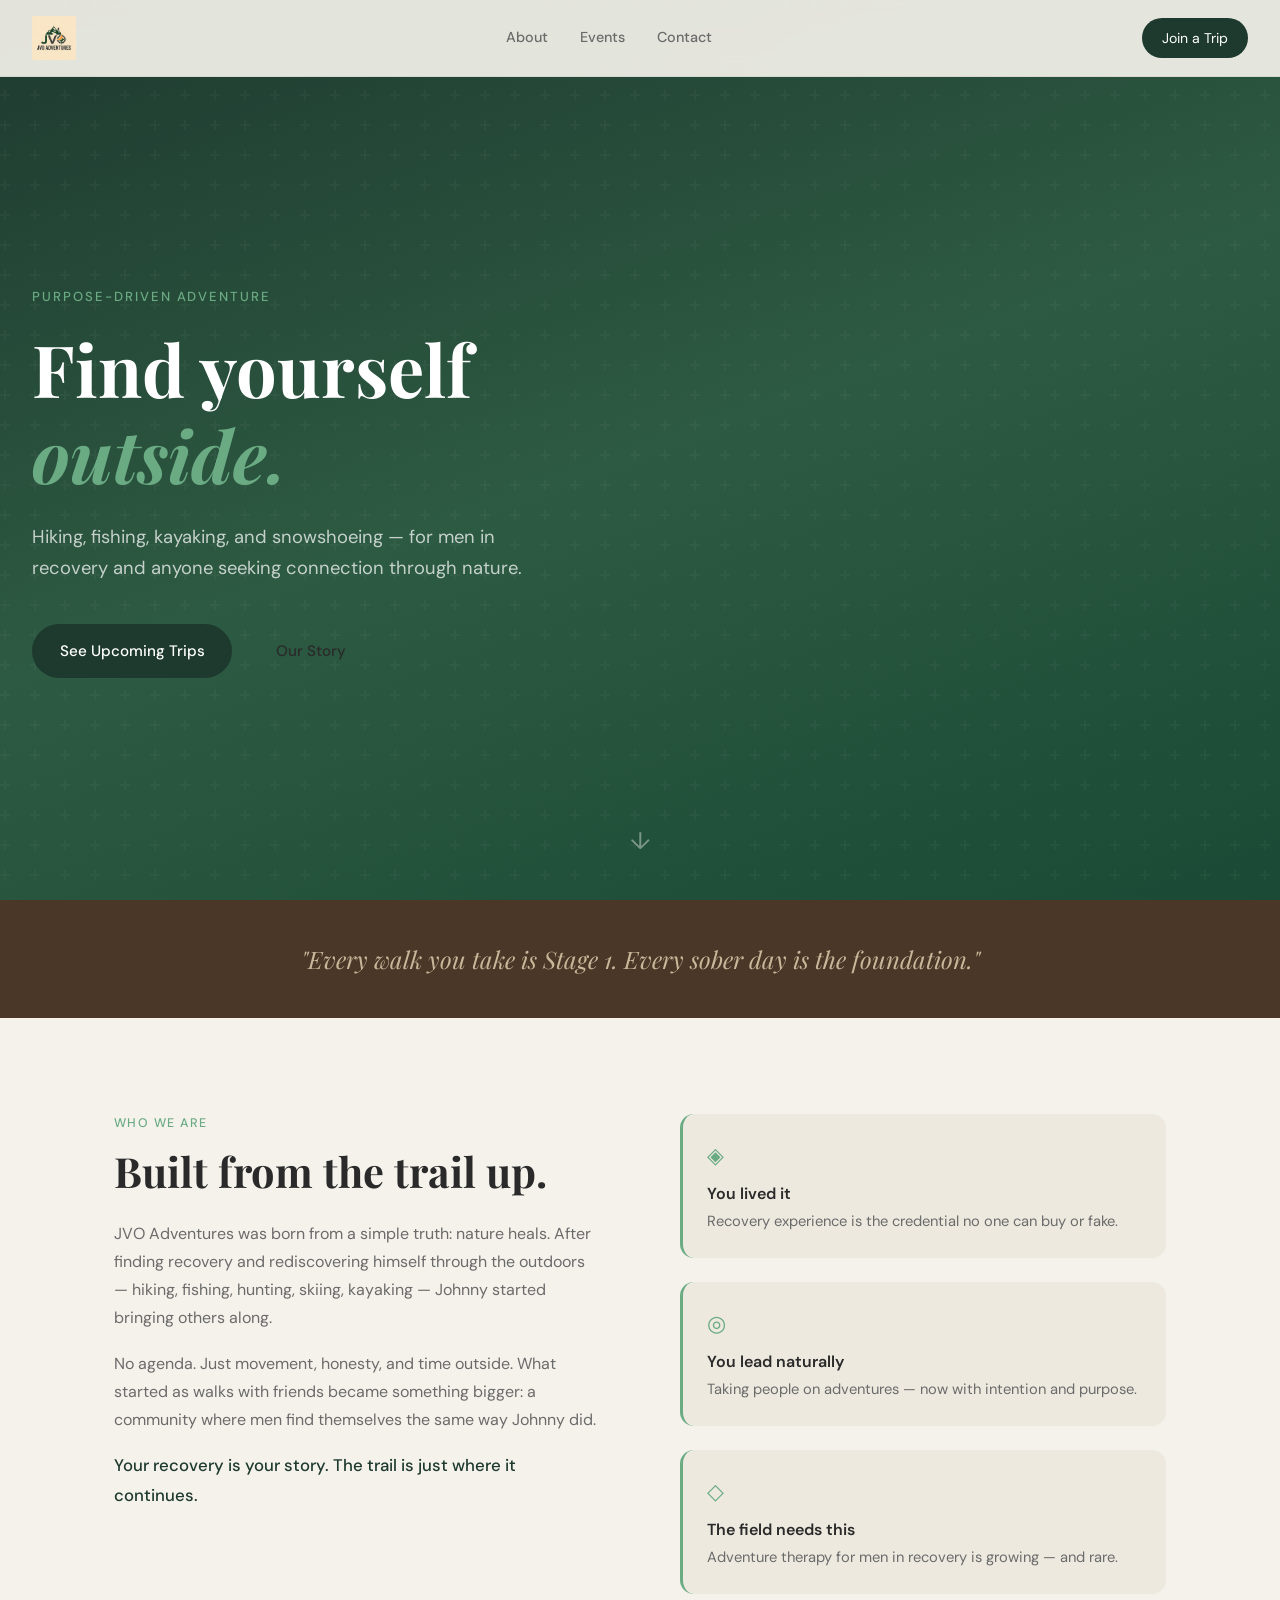
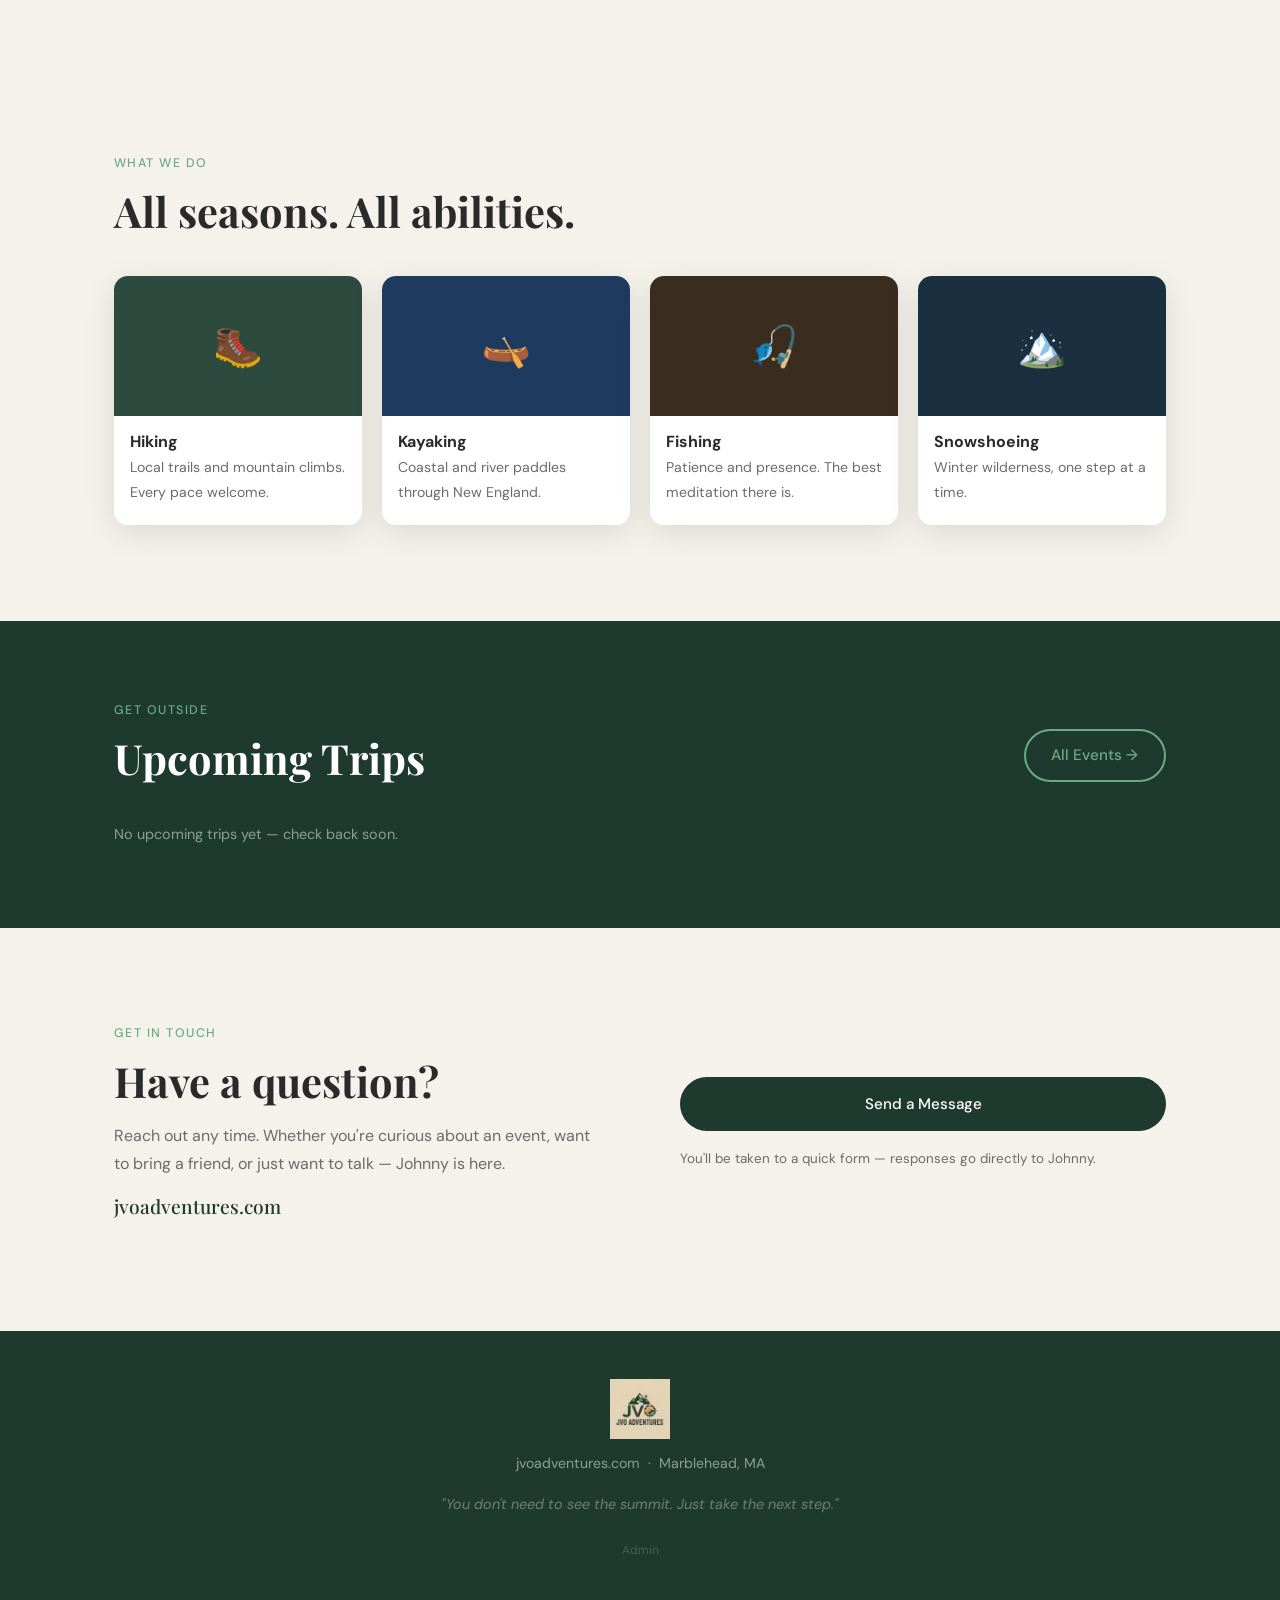
==== commit 65499ae3: "Add files via upload" ====
--- a/index.html
+++ b/index.html
@@ -12,7 +12,7 @@
 <body>
 
 <nav class="nav">
-  <a href="index.html" class="nav-logo">JVO<span>Adventures</span></a>
+  <a href="index.html" class="nav-logo"><img src="logo.jpg" alt="JVO Adventures" style="height:44px;width:auto;display:block;"></a>
   <div class="nav-links">
     <a href="#about">About</a>
     <a href="events.html">Events</a>
@@ -133,7 +133,7 @@
 
 <footer class="footer">
   <div class="container">
-    <p class="footer-logo">JVO Adventures</p>
+    <img src="logo.jpg" alt="JVO Adventures" style="height:60px;width:auto;margin:0 auto 0.75rem;display:block;opacity:0.9;">
     <p>jvoadventures.com &nbsp;·&nbsp; Marblehead, MA</p>
     <p class="footer-tagline">"You don't need to see the summit. Just take the next step."</p>
     <a href="admin.html" class="footer-admin-link">Admin</a>
--- a/style.css
+++ b/style.css
@@ -70,8 +70,8 @@
   -webkit-backdrop-filter: blur(12px);
   border-bottom: 1px solid rgba(0,0,0,0.06);
 }
-.nav-logo { font-family: 'Playfair Display', serif; font-size: 1.3rem; font-weight: 700; color: var(--forest); }
-.nav-logo span { color: var(--bark); }
+.nav-logo { display: flex; align-items: center; }
+.nav-logo img { height: 44px; width: auto; display: block; }
 .nav-links { display: flex; gap: 2rem; }
 .nav-links a { font-size: 0.9rem; font-weight: 500; color: var(--text-muted); transition: color 0.2s; }
 .nav-links a:hover, .nav-links a.active { color: var(--forest); }
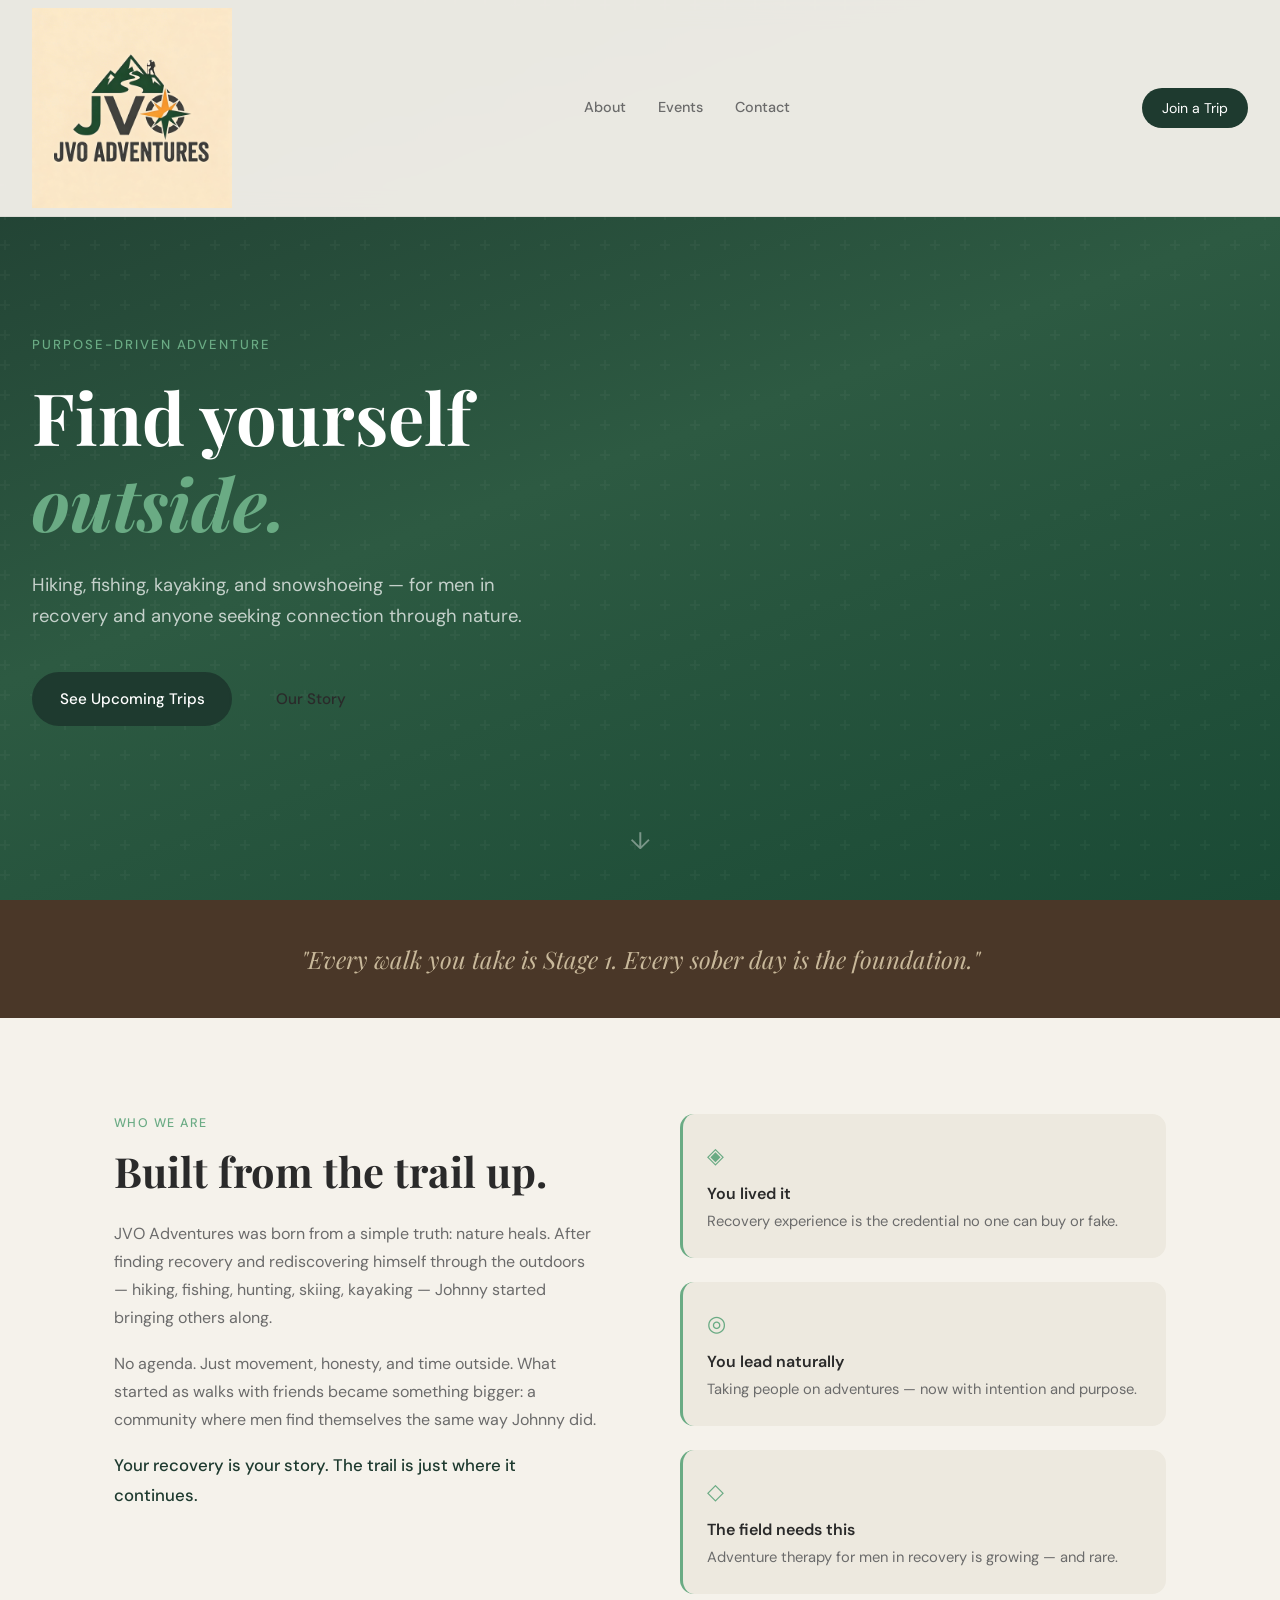
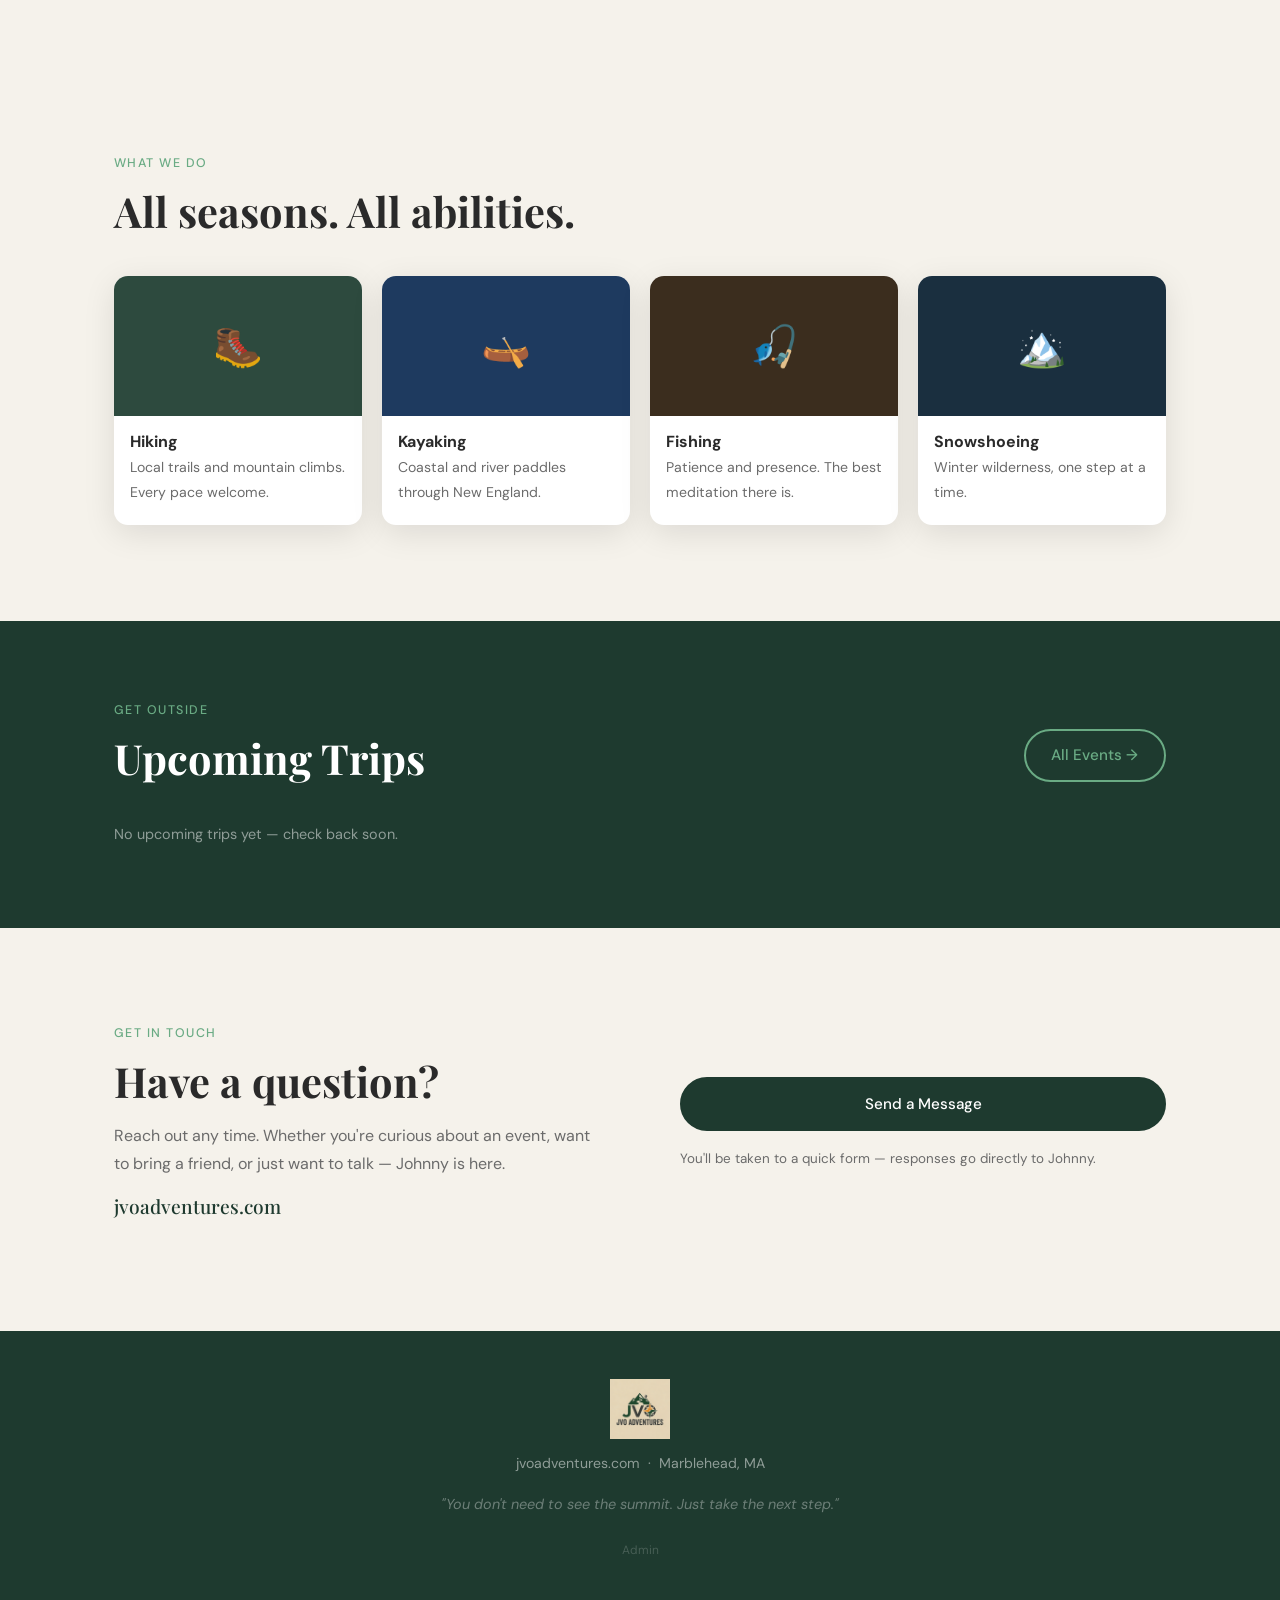
==== commit b3faaaa8: "Add files via upload" ====
--- a/index.html
+++ b/index.html
@@ -12,7 +12,7 @@
 <body>
 
 <nav class="nav">
-  <a href="index.html" class="nav-logo"><img src="logo.jpg" alt="JVO Adventures" style="height:44px;width:auto;display:block;"></a>
+  <a href="index.html" class="nav-logo"><img src="logo.jpg" alt="JVO Adventures" style="height:200px;width:auto;display:block;"></a>
   <div class="nav-links">
     <a href="#about">About</a>
     <a href="events.html">Events</a>
--- a/style.css
+++ b/style.css
@@ -64,14 +64,14 @@
 .nav {
   position: fixed; top: 0; left: 0; right: 0; z-index: 100;
   display: flex; align-items: center; justify-content: space-between;
-  padding: 1rem 2rem;
-  background: rgba(245, 242, 235, 0.92);
+  padding: 0.5rem 2rem;
+  background: rgba(245,242,235,0.95);
   backdrop-filter: blur(12px);
   -webkit-backdrop-filter: blur(12px);
   border-bottom: 1px solid rgba(0,0,0,0.06);
 }
 .nav-logo { display: flex; align-items: center; }
-.nav-logo img { height: 44px; width: auto; display: block; }
+.nav-logo img { height: 220px; width: auto; display: block; }
 .nav-links { display: flex; gap: 2rem; }
 .nav-links a { font-size: 0.9rem; font-weight: 500; color: var(--text-muted); transition: color 0.2s; }
 .nav-links a:hover, .nav-links a.active { color: var(--forest); }
@@ -82,7 +82,7 @@
 .hero {
   min-height: 100vh;
   display: flex; flex-direction: column; justify-content: center;
-  padding: 8rem 2rem 4rem;
+  padding: 14rem 2rem 4rem;
   background: linear-gradient(160deg, var(--forest) 0%, #2d5a42 50%, #1a4a35 100%);
   position: relative; overflow: hidden;
 }
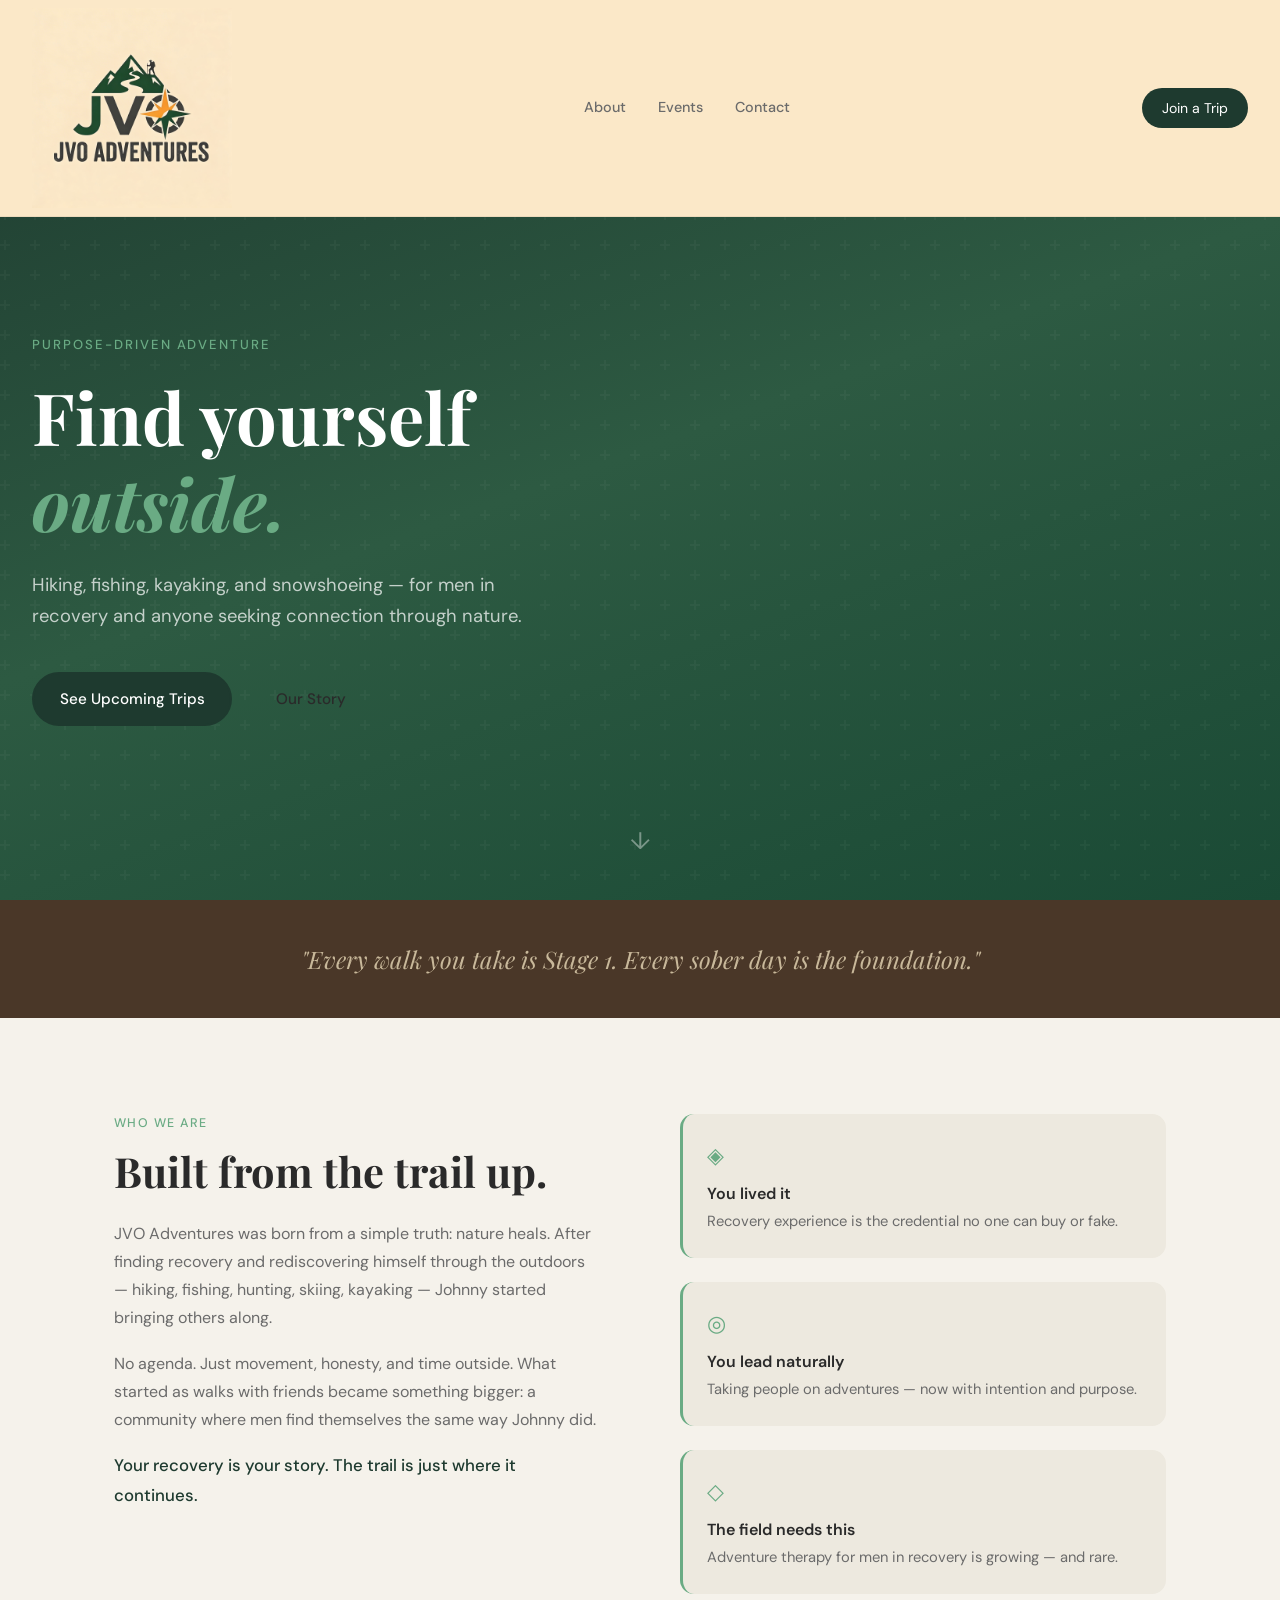
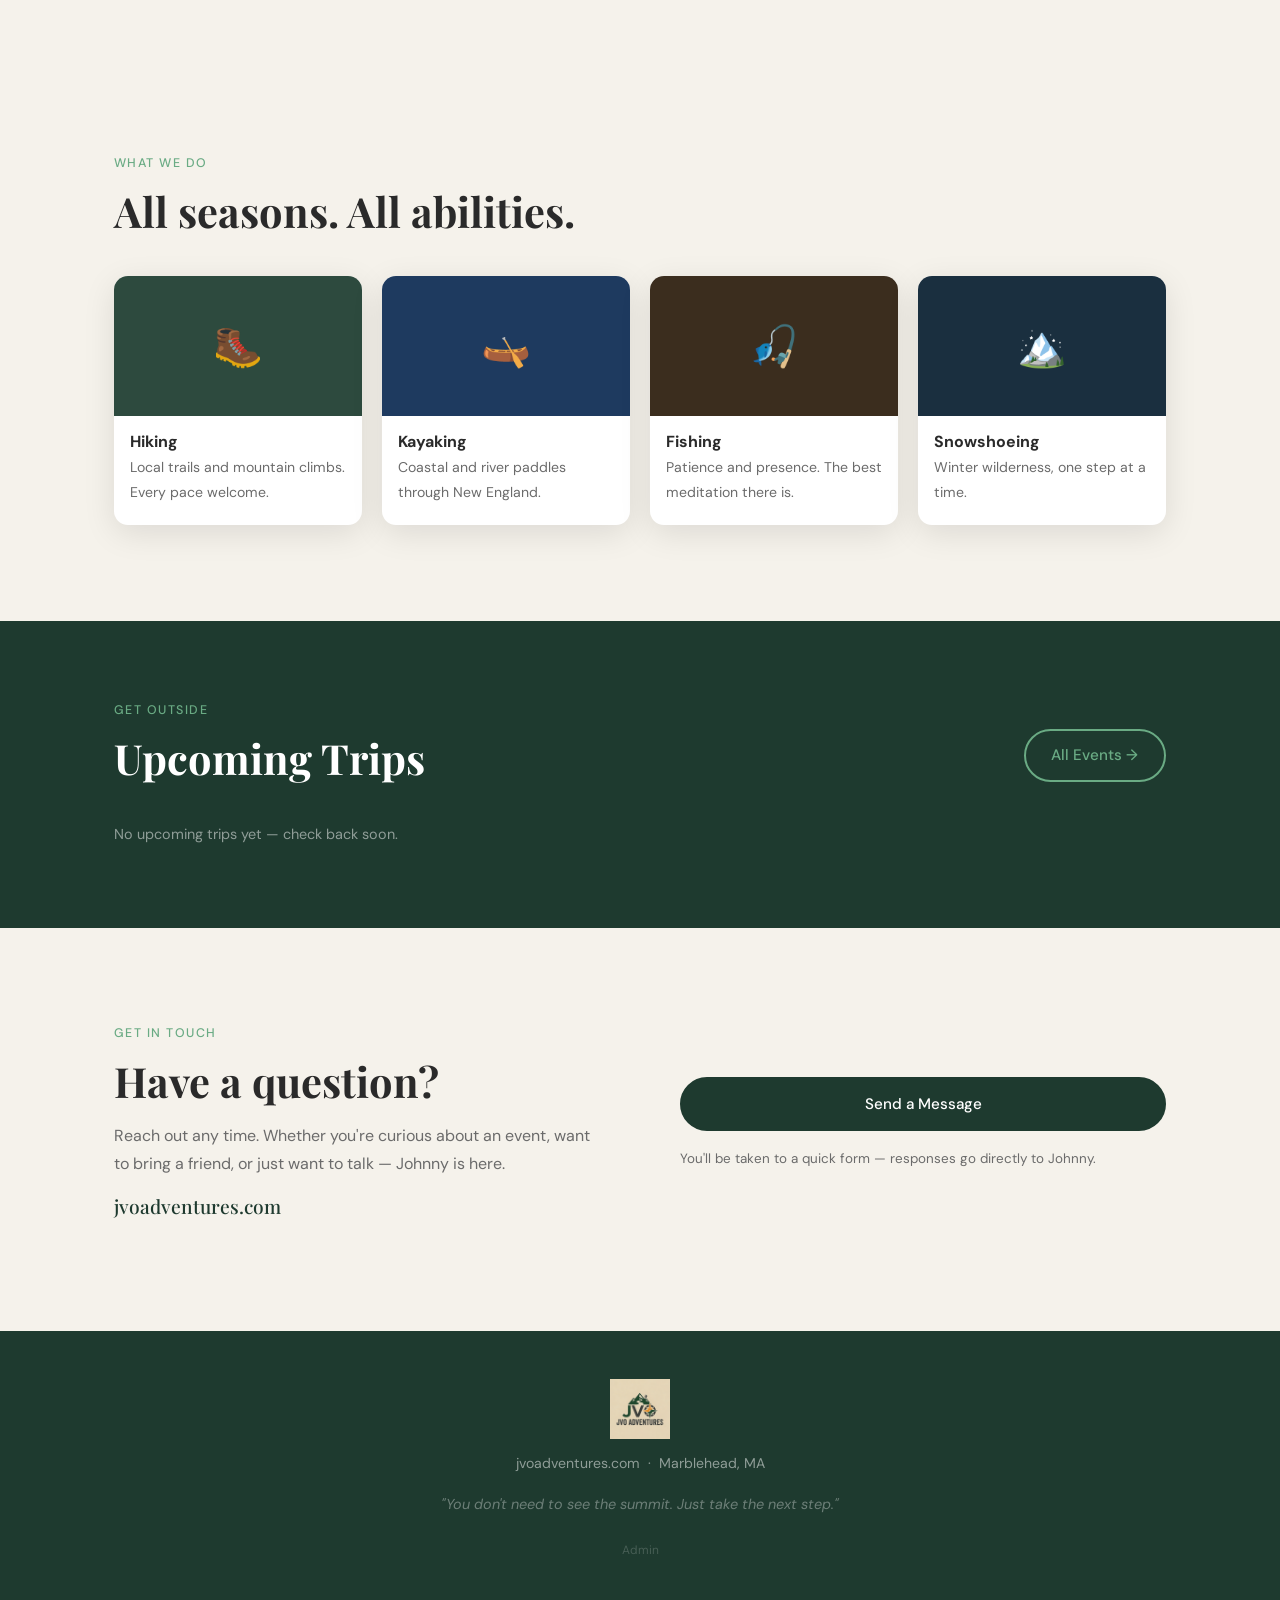
==== commit a823bb71: "Add files via upload" ====
--- a/index.html
+++ b/index.html
@@ -125,7 +125,7 @@
       <p class="contact-site">jvoadventures.com</p>
     </div>
     <div class="contact-links">
-      <a href="https://tally.so/r/CONTACT_FORM_ID" target="_blank" class="btn btn-primary" style="width:100%; text-align:center;">Send a Message</a>
+      <a href="https://tally.so/r/818bLl" target="_blank" class="btn btn-primary" style="width:100%; text-align:center;">Send a Message</a>
       <p class="contact-note">You'll be taken to a quick form — responses go directly to Johnny.</p>
     </div>
   </div>
--- a/style.css
+++ b/style.css
@@ -65,7 +65,7 @@
   position: fixed; top: 0; left: 0; right: 0; z-index: 100;
   display: flex; align-items: center; justify-content: space-between;
   padding: 0.5rem 2rem;
-  background: rgba(245,242,235,0.95);
+  background: #fbe8c8;
   backdrop-filter: blur(12px);
   -webkit-backdrop-filter: blur(12px);
   border-bottom: 1px solid rgba(0,0,0,0.06);
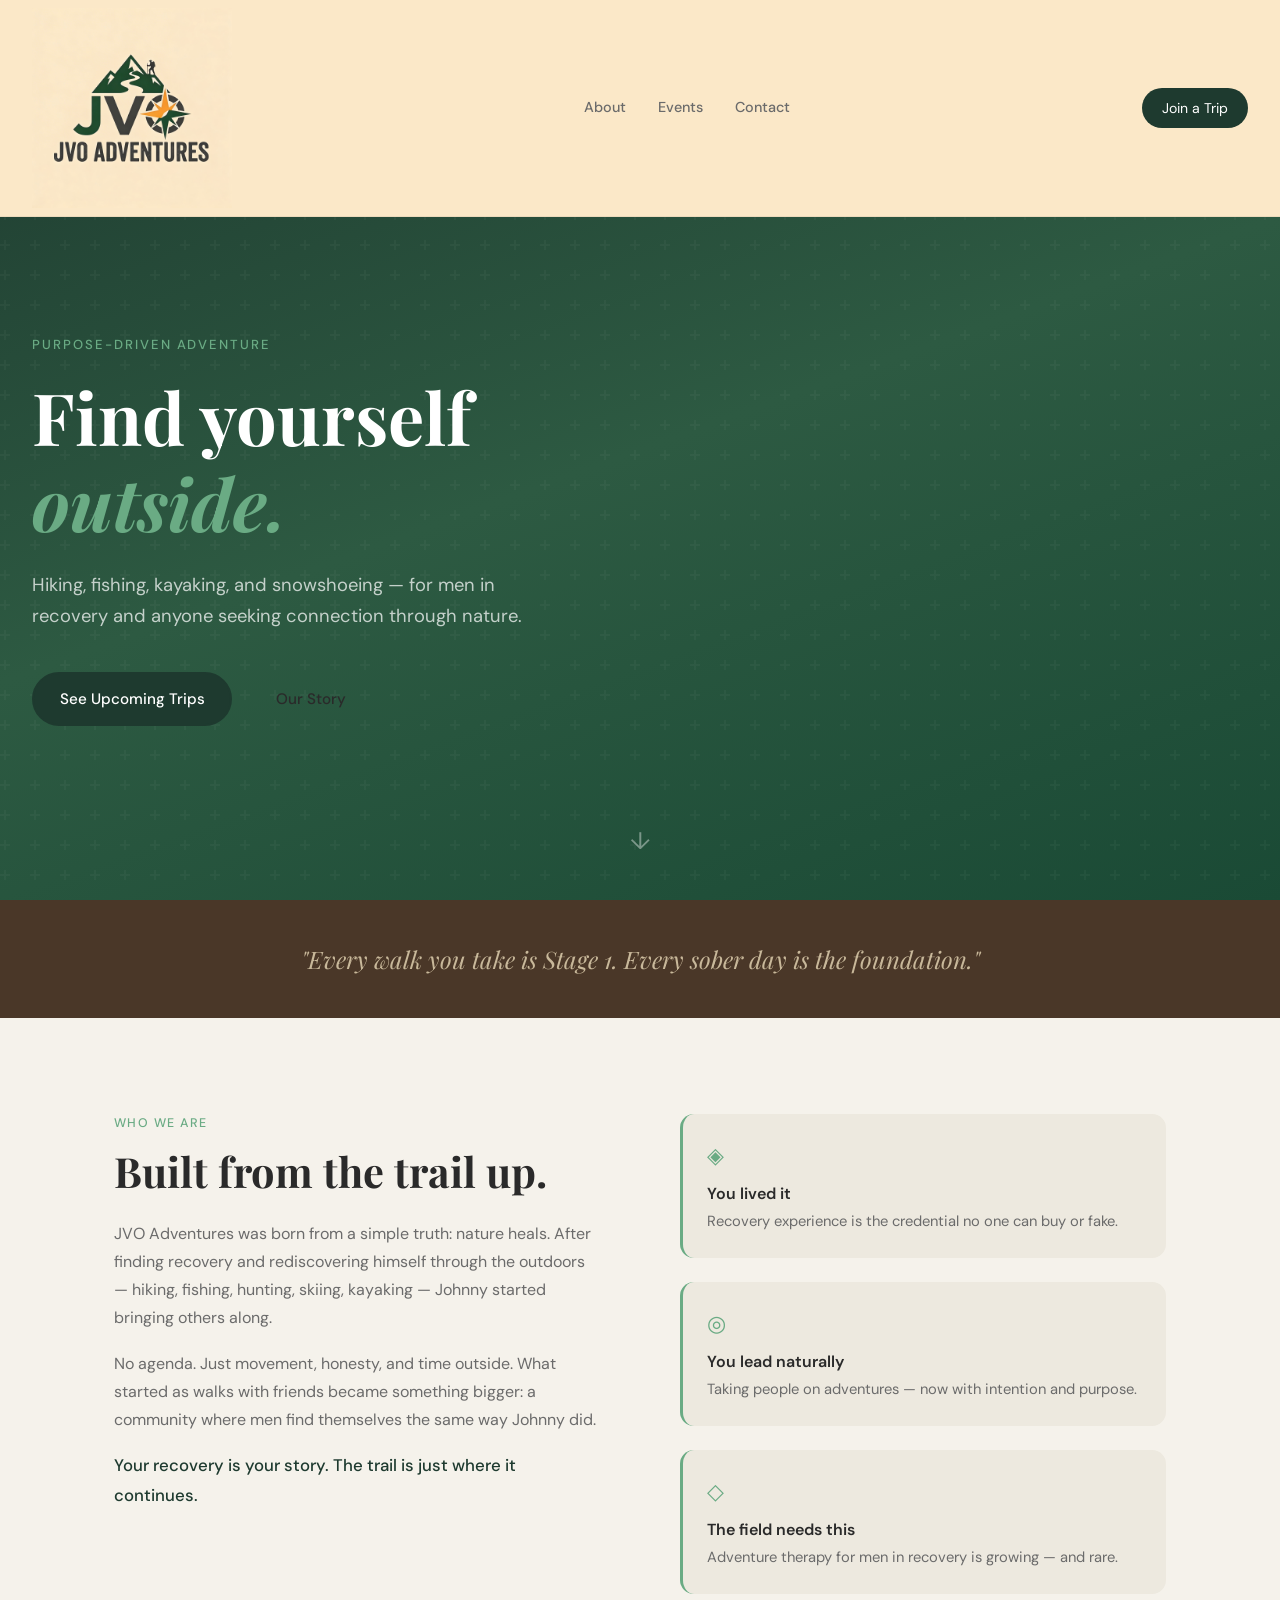
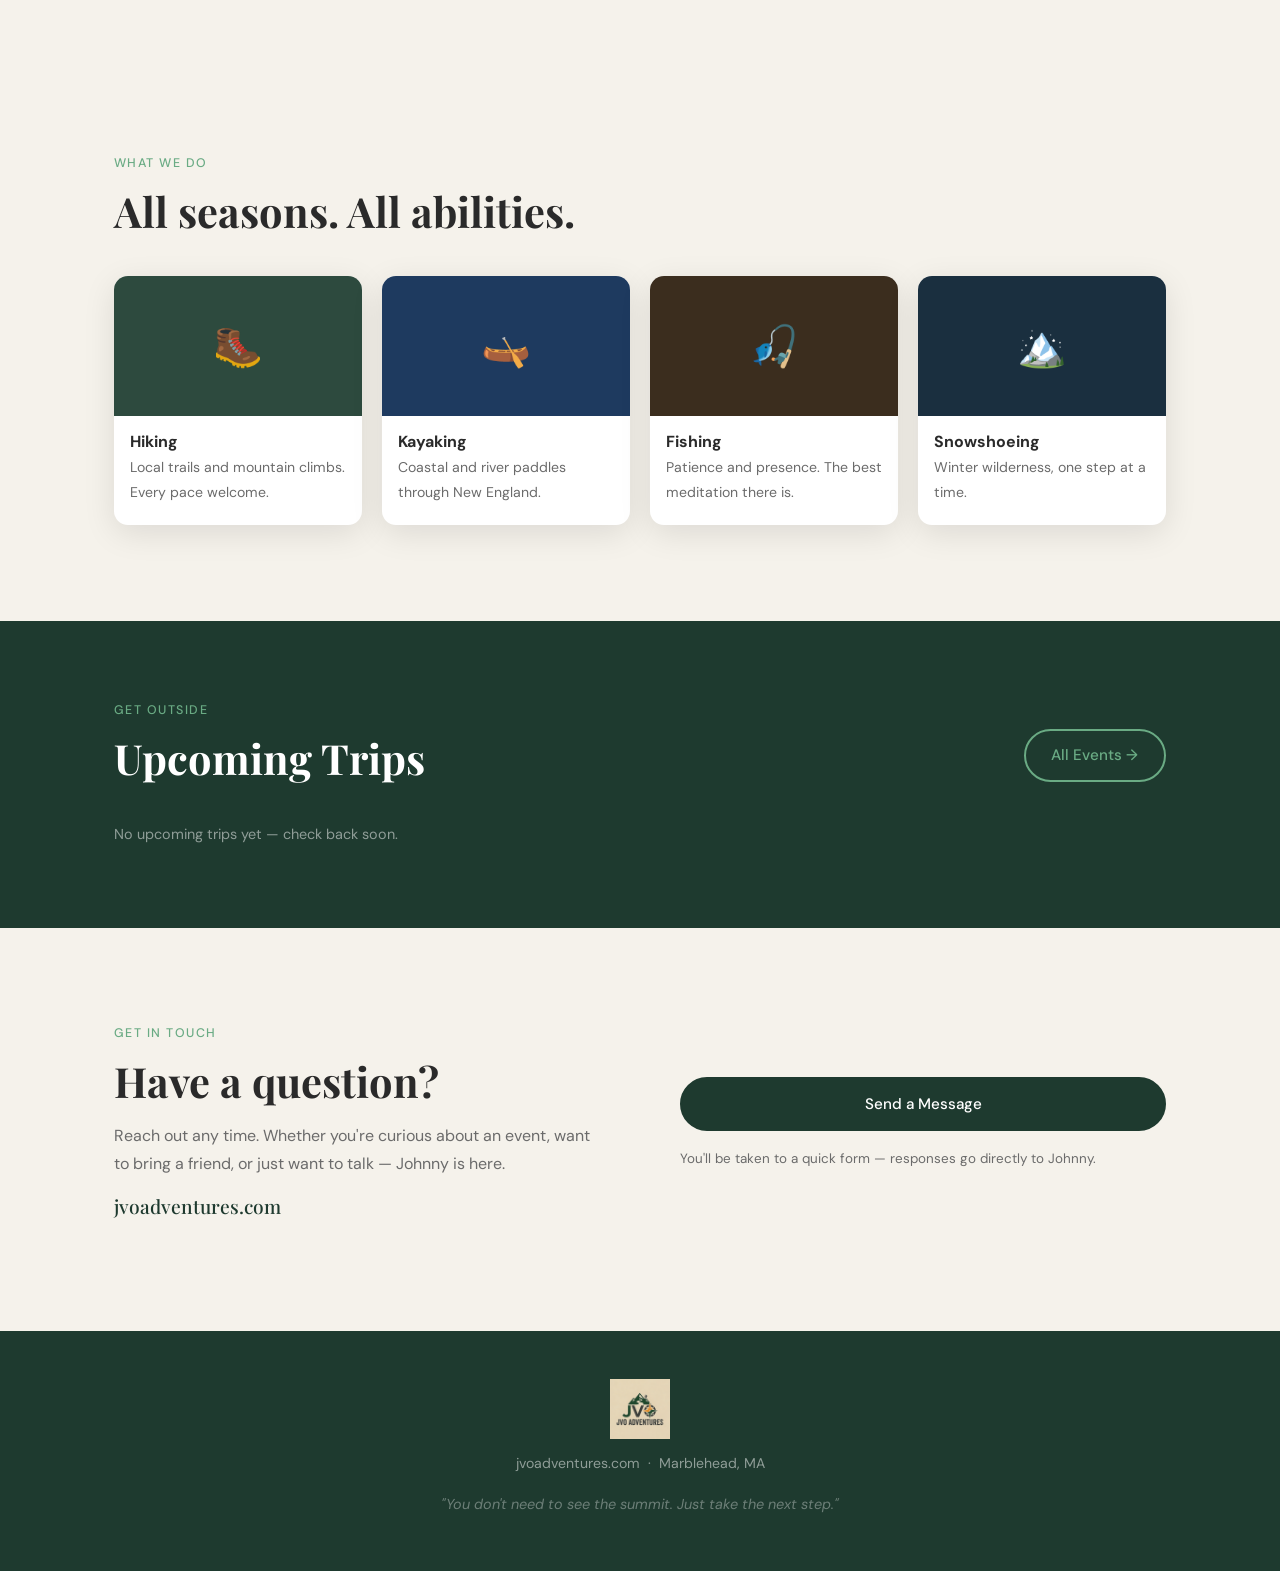
==== commit 895867b5: "Add files via upload" ====
--- a/index.html
+++ b/index.html
@@ -136,7 +136,6 @@
     <img src="logo.jpg" alt="JVO Adventures" style="height:60px;width:auto;margin:0 auto 0.75rem;display:block;opacity:0.9;">
     <p>jvoadventures.com &nbsp;·&nbsp; Marblehead, MA</p>
     <p class="footer-tagline">"You don't need to see the summit. Just take the next step."</p>
-    <a href="admin.html" class="footer-admin-link">Admin</a>
   </div>
 </footer>
 
